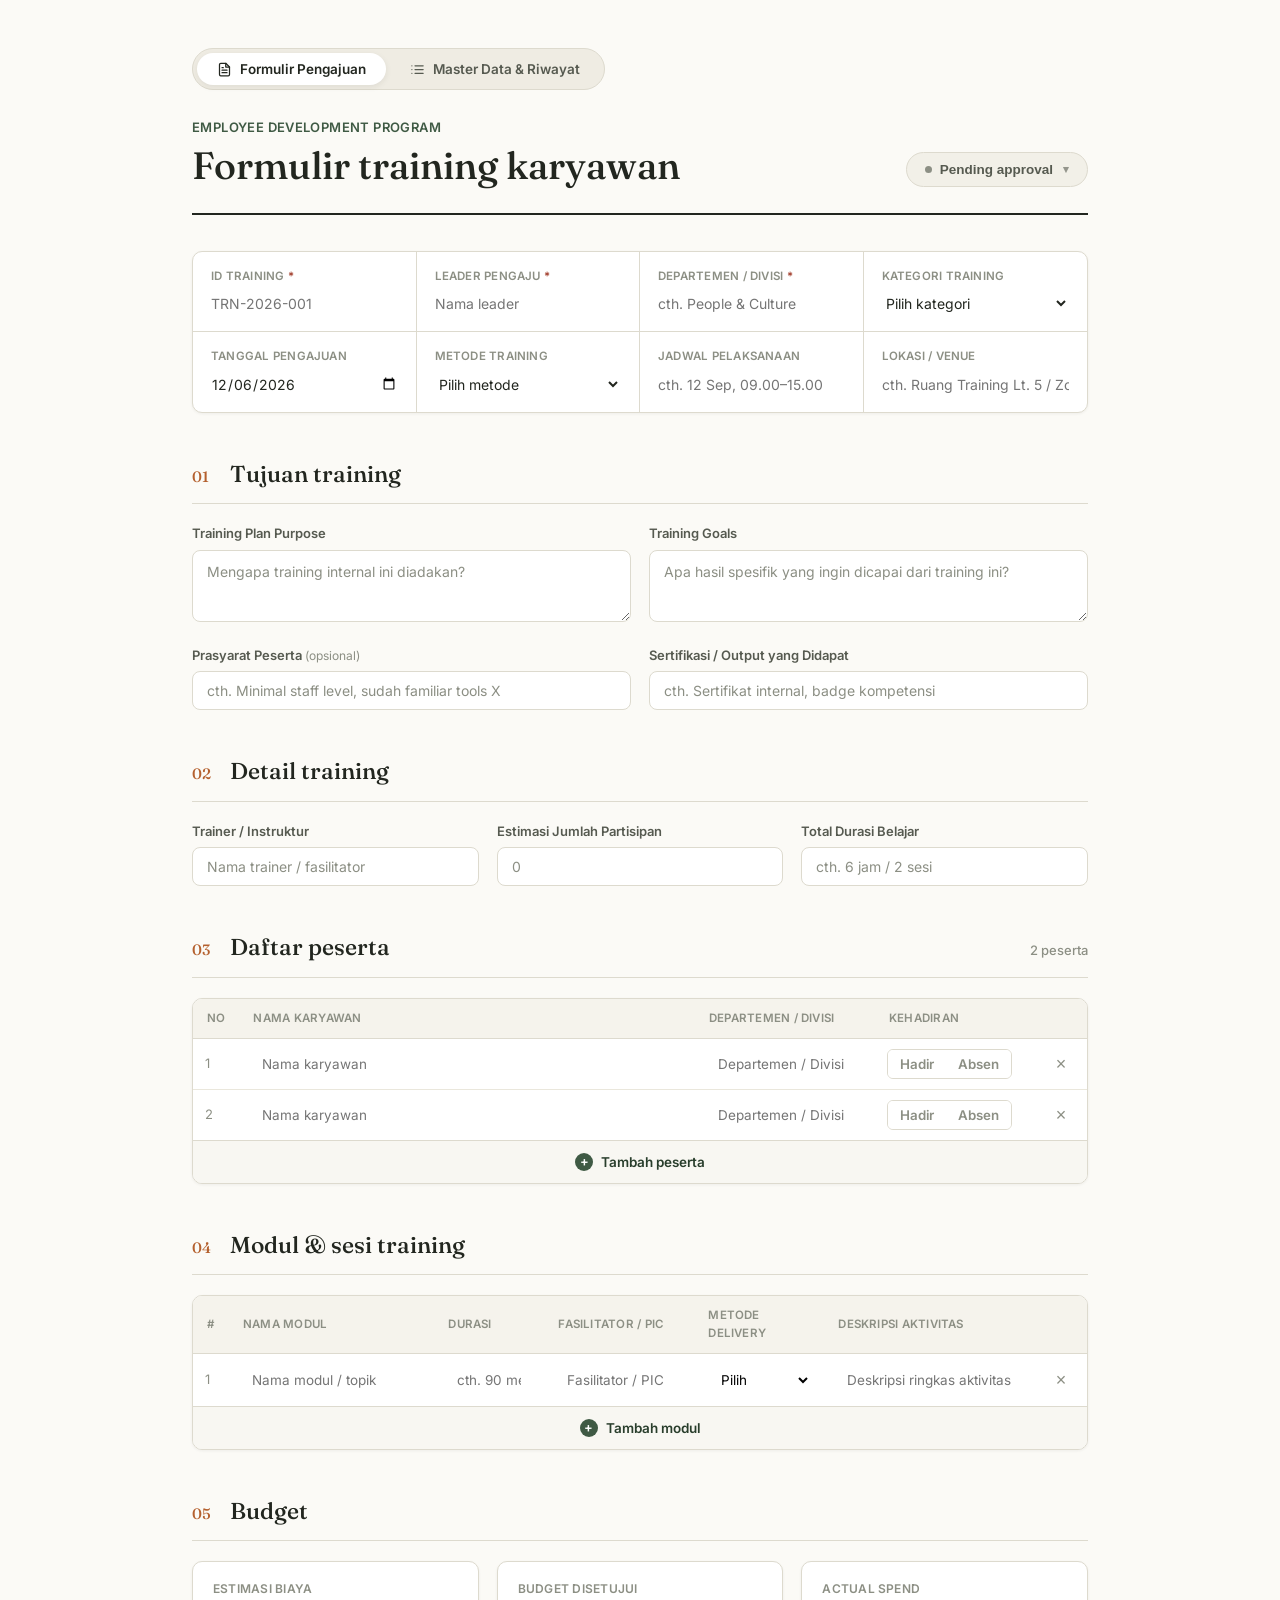
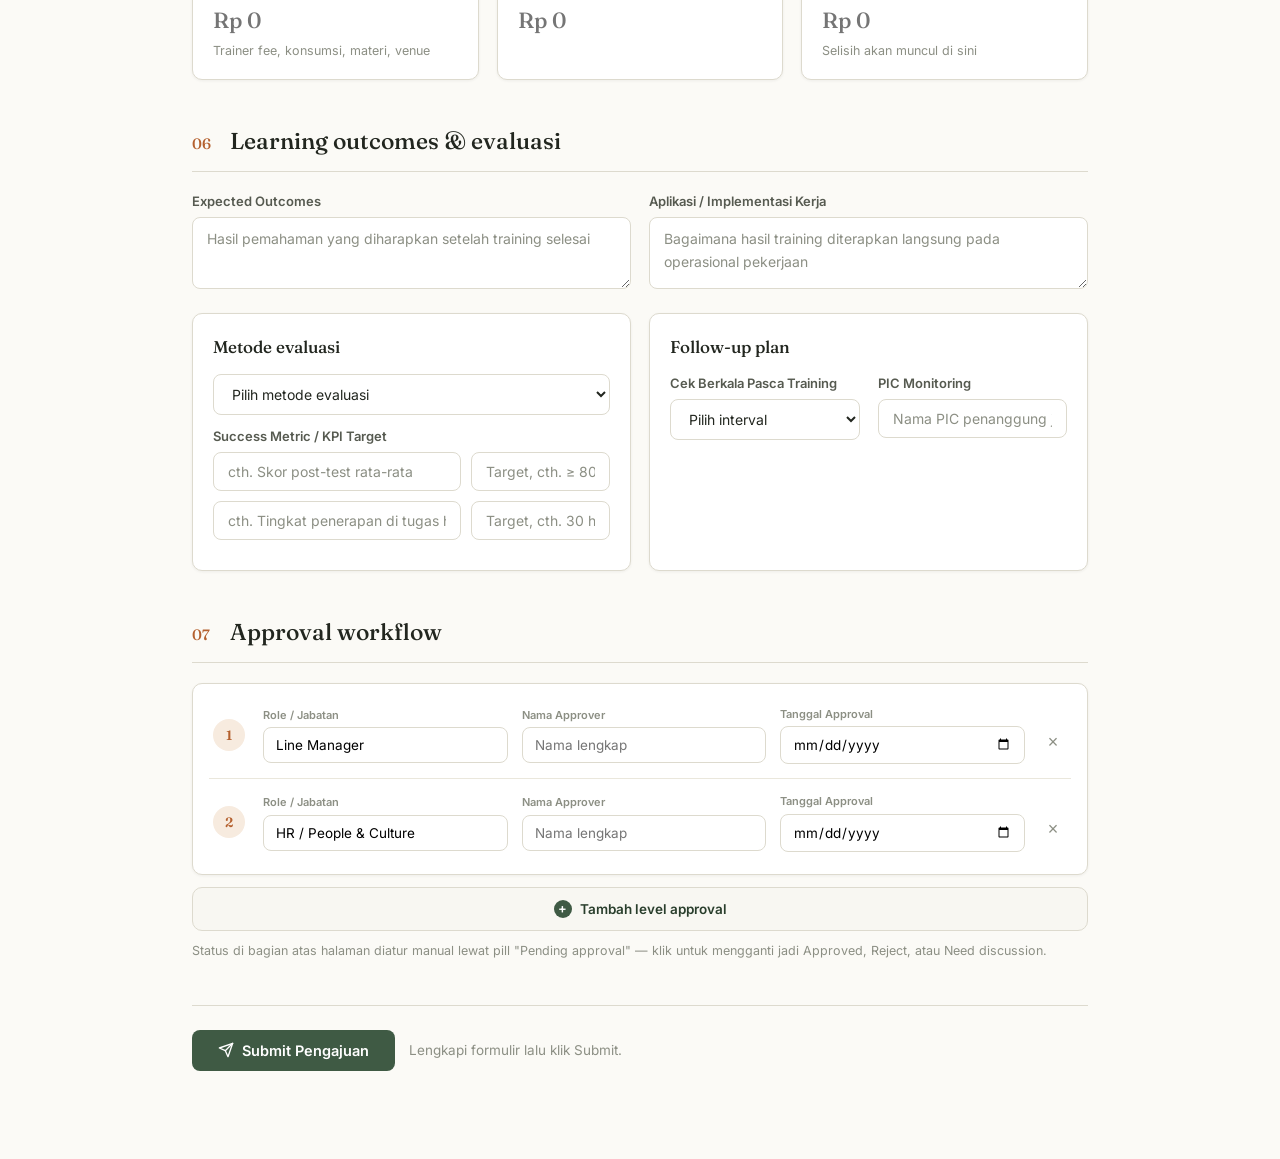
==== training_internal_plan.html @ 61f38903 "first commit" ====
<!DOCTYPE html>
<html lang="id">
<head>
  <meta charset="UTF-8">
  <meta name="viewport" content="width=device-width, initial-scale=1.0">
  <title>Formulir Training Karyawan - Internal Plan</title>
  <link rel="preconnect" href="https://fonts.googleapis.com">
  <link rel="preconnect" href="https://fonts.gstatic.com" crossorigin>
  <link href="https://fonts.googleapis.com/css2?family=Fraunces:opsz,wght@9..144,400;9..144,500;9..144,600&family=Inter:wght@400;500;600&display=swap" rel="stylesheet">
  <link rel="stylesheet" href="css/style.css">
  <script src="js/app.js" defer></script>
</head>
<body>

<div class="page">

  <!-- Top Application Navigation -->
  <header class="app-nav">
    <div class="view-tabs">
      <button type="button" id="tabForm" class="active" onclick="switchView('form')">
        <svg width="15" height="15" viewBox="0 0 24 24" fill="none" stroke="currentColor" stroke-width="2" stroke-linecap="round" stroke-linejoin="round"><path d="M14 2H6a2 2 0 0 0-2 2v16a2 2 0 0 0 2 2h12a2 2 0 0 0 2-2V8z"></path><polyline points="14 2 14 8 20 8"></polyline><line x1="16" y1="13" x2="8" y2="13"></line><line x1="16" y1="17" x2="8" y2="17"></line><polyline points="10 9 9 9 8 9"></polyline></svg>
        Formulir Pengajuan
      </button>
      <button type="button" id="tabMaster" onclick="requestAdminAccess()">
        <svg width="15" height="15" viewBox="0 0 24 24" fill="none" stroke="currentColor" stroke-width="2" stroke-linecap="round" stroke-linejoin="round"><line x1="8" y1="6" x2="21" y2="6"></line><line x1="8" y1="12" x2="21" y2="12"></line><line x1="8" y1="18" x2="21" y2="18"></line><line x1="3" y1="6" x2="3.01" y2="6"></line><line x1="3" y1="12" x2="3.01" y2="12"></line><line x1="3" y1="18" x2="3.01" y2="18"></line></svg>
        Master Data &amp; Riwayat
      </button>
    </div>
  </header>

  <!-- ================= FORM VIEW ================= -->
  <main id="formView">

    <div class="doc-header">
      <div>
        <p class="kicker">Employee Development Program</p>
        <h1 class="voice">Formulir training karyawan</h1>
      </div>
      <div class="status-wrap">
        <button type="button" class="status-pill draft" id="statusPill" onclick="toggleStatusMenu(event)">
          <span class="dot"></span><span id="statusText">Pending approval</span><span class="chev">&#9662;</span>
        </button>
        <div class="status-menu" id="statusMenu">
          <button type="button" onclick="setStatus('draft','Pending approval')"><span class="swatch draft"></span>Pending approval</button>
          <button type="button" onclick="setStatus('approved','Approved')"><span class="swatch approved"></span>Approved</button>
          <button type="button" onclick="setStatus('rejected','Reject')"><span class="swatch rejected"></span>Reject</button>
          <button type="button" onclick="setStatus('discussion','Need discussion')"><span class="swatch discussion"></span>Need discussion</button>
        </div>
      </div>
    </div>

    <!-- Meta Information Grid -->
    <div class="meta-grid">
      <div class="meta-cell">
        <label>ID Training <span style="color:var(--danger)">*</span></label>
        <input type="text" placeholder="TRN-2026-001" id="trainingId" data-field="ID training" required>
      </div>
      <div class="meta-cell">
        <label>Leader Pengaju <span style="color:var(--danger)">*</span></label>
        <input type="text" placeholder="Nama leader" id="leaderName" data-field="Leader pengaju" required>
      </div>
      <div class="meta-cell">
        <label>Departemen / Divisi <span style="color:var(--danger)">*</span></label>
        <input type="text" placeholder="cth. People &amp; Culture" id="deptName" data-field="Departemen / divisi" required>
      </div>
      <div class="meta-cell">
        <label>Kategori Training</label>
        <select id="category" data-field="Kategori training">
          <option value="">Pilih kategori</option>
          <option>Soft skill</option>
          <option>Hard skill</option>
          <option>Leadership</option>
          <option>Compliance &amp; Security</option>
        </select>
      </div>
      <div class="meta-cell">
        <label>Tanggal Pengajuan</label>
        <input type="date" id="tglPengajuan" data-field="Tanggal pengajuan">
      </div>
      <div class="meta-cell">
        <label>Metode Training</label>
        <select id="metode" data-field="Metode training">
          <option value="">Pilih metode</option>
          <option>Onsite</option>
          <option>Online</option>
          <option>Hybrid</option>
          <option>On-the-job</option>
        </select>
      </div>
      <div class="meta-cell">
        <label>Jadwal Pelaksanaan</label>
        <input type="text" placeholder="cth. 12 Sep, 09.00–15.00" id="jadwal" data-field="Tanggal &amp; jam pelaksanaan">
      </div>
      <div class="meta-cell">
        <label>Lokasi / Venue</label>
        <input type="text" placeholder="cth. Ruang Training Lt. 5 / Zoom" id="lokasi" data-field="Lokasi / venue">
      </div>
    </div>

    <!-- 01. TUJUAN TRAINING -->
    <section class="section">
      <div class="section-head">
        <span class="section-num voice">01</span>
        <h2 class="voice">Tujuan training</h2>
      </div>
      <div class="field-row cols-2">
        <div class="field">
          <label>Training Plan Purpose</label>
          <textarea placeholder="Mengapa training internal ini diadakan?" id="purpose" data-field="Training plan purpose"></textarea>
        </div>
        <div class="field">
          <label>Training Goals</label>
          <textarea placeholder="Apa hasil spesifik yang ingin dicapai dari training ini?" id="goals" data-field="Training goals"></textarea>
        </div>
      </div>
      <div class="field-row cols-2">
        <div class="field">
          <label>Prasyarat Peserta <span class="hint">(opsional)</span></label>
          <input type="text" placeholder="cth. Minimal staff level, sudah familiar tools X" id="prereq" data-field="Prasyarat peserta">
        </div>
        <div class="field">
          <label>Sertifikasi / Output yang Didapat</label>
          <input type="text" placeholder="cth. Sertifikat internal, badge kompetensi" id="certOutput" data-field="Sertifikasi / output">
        </div>
      </div>
    </section>

    <!-- 02. DETAIL TRAINING -->
    <section class="section">
      <div class="section-head">
        <span class="section-num voice">02</span>
        <h2 class="voice">Detail training</h2>
      </div>
      <div class="field-row cols-3">
        <div class="field">
          <label>Trainer / Instruktur</label>
          <input type="text" placeholder="Nama trainer / fasilitator" id="trainer" data-field="Trainer">
        </div>
        <div class="field">
          <label>Estimasi Jumlah Partisipan</label>
          <input type="number" min="0" placeholder="0" id="plannedParticipants" data-field="Jumlah partisipan (rencana)">
        </div>
        <div class="field">
          <label>Total Durasi Belajar</label>
          <input type="text" placeholder="cth. 6 jam / 2 sesi" id="totalDuration" data-field="Total durasi belajar">
        </div>
      </div>
    </section>

    <!-- 03. DAFTAR PESERTA -->
    <section class="section">
      <div class="section-head">
        <span class="section-num voice">03</span>
        <h2 class="voice">Daftar peserta</h2>
        <span class="section-sub" id="participantCount">0 peserta</span>
      </div>
      <div class="tbl-wrap">
        <table class="dyn">
          <thead>
            <tr>
              <th style="width:40px">No</th>
              <th>Nama Karyawan</th>
              <th style="width:180px">Departemen / Divisi</th>
              <th style="width:160px">Kehadiran</th>
              <th style="width:40px"></th>
            </tr>
          </thead>
          <tbody id="participantBody"></tbody>
        </table>
        <button type="button" class="add-row-btn" onclick="addParticipant()">
          <span class="plus">+</span> Tambah peserta
        </button>
      </div>
    </section>

    <!-- 04. MODUL & SESI TRAINING -->
    <section class="section">
      <div class="section-head">
        <span class="section-num voice">04</span>
        <h2 class="voice">Modul &amp; sesi training</h2>
      </div>
      <div class="tbl-wrap">
        <table class="dyn">
          <thead>
            <tr>
              <th style="width:36px">#</th>
              <th>Nama Modul</th>
              <th style="width:110px">Durasi</th>
              <th style="width:150px">Fasilitator / PIC</th>
              <th style="width:130px">Metode Delivery</th>
              <th>Deskripsi Aktivitas</th>
              <th style="width:40px"></th>
            </tr>
          </thead>
          <tbody id="moduleBody"></tbody>
        </table>
        <button type="button" class="add-row-btn" onclick="addModule()">
          <span class="plus">+</span> Tambah modul
        </button>
      </div>
    </section>

    <!-- 05. BUDGET -->
    <section class="section">
      <div class="section-head">
        <span class="section-num voice">05</span>
        <h2 class="voice">Budget</h2>
      </div>
      <div class="budget-grid">
        <div class="budget-card">
          <label>Estimasi Biaya</label>
          <input type="text" inputmode="numeric" placeholder="Rp 0" id="estBudget" data-field="Estimasi biaya" oninput="formatRupiah(this)">
          <p class="budget-variance">Trainer fee, konsumsi, materi, venue</p>
        </div>
        <div class="budget-card">
          <label>Budget Disetujui</label>
          <input type="text" inputmode="numeric" placeholder="Rp 0" id="apprBudget" data-field="Budget disetujui" oninput="formatRupiah(this)">
        </div>
        <div class="budget-card">
          <label>Actual Spend</label>
          <input type="text" inputmode="numeric" placeholder="Rp 0" id="actBudget" data-field="Actual spend" oninput="formatRupiah(this)">
          <p class="budget-variance" id="varianceText">Selisih akan muncul di sini</p>
        </div>
      </div>
    </section>

    <!-- 06. LEARNING OUTCOMES & EVALUASI -->
    <section class="section">
      <div class="section-head">
        <span class="section-num voice">06</span>
        <h2 class="voice">Learning outcomes &amp; evaluasi</h2>
      </div>
      <div class="field-row cols-2">
        <div class="field">
          <label>Expected Outcomes</label>
          <textarea placeholder="Hasil pemahaman yang diharapkan setelah training selesai" id="expectedOutcomes" data-field="Expected outcomes"></textarea>
        </div>
        <div class="field">
          <label>Aplikasi / Implementasi Kerja</label>
          <textarea placeholder="Bagaimana hasil training diterapkan langsung pada operasional pekerjaan" id="applicationImpl" data-field="Aplikasi / implementasi"></textarea>
        </div>
      </div>
      <div class="eval-grid">
        <div class="eval-card">
          <h3 class="voice">Metode evaluasi</h3>
          <div class="field" style="margin-bottom:12px;">
            <select id="evalMethod" data-field="Metode evaluasi">
              <option value="">Pilih metode evaluasi</option>
              <option>Post-test</option>
              <option>Feedback form</option>
              <option>Observasi langsung</option>
              <option>Kombinasi</option>
            </select>
          </div>
          <div class="field">
            <label>Success Metric / KPI Target</label>
            <div class="kpi-row">
              <input type="text" placeholder="cth. Skor post-test rata-rata" id="kpi1Name" data-field="KPI 1">
              <input type="text" placeholder="Target, cth. ≥ 80" id="kpi1Target" data-field="Target KPI 1">
            </div>
            <div class="kpi-row">
              <input type="text" placeholder="cth. Tingkat penerapan di tugas harian" id="kpi2Name" data-field="KPI 2">
              <input type="text" placeholder="Target, cth. 30 hari" id="kpi2Target" data-field="Target KPI 2">
            </div>
          </div>
        </div>
        <div class="eval-card">
          <h3 class="voice">Follow-up plan</h3>
          <div class="field-row cols-2" style="margin-bottom:0;">
            <div class="field">
              <label>Cek Berkala Pasca Training</label>
              <select id="followupInterval" data-field="Interval follow-up">
                <option value="">Pilih interval</option>
                <option>30 hari</option>
                <option>60 hari</option>
                <option>90 hari</option>
              </select>
            </div>
            <div class="field">
              <label>PIC Monitoring</label>
              <input type="text" placeholder="Nama PIC penanggung jawab" id="followupPIC" data-field="PIC monitoring">
            </div>
          </div>
        </div>
      </div>
    </section>

    <!-- 07. APPROVAL WORKFLOW -->
    <section class="section">
      <div class="section-head">
        <span class="section-num voice">07</span>
        <h2 class="voice">Approval workflow</h2>
      </div>
      <div class="tbl-wrap" style="padding:8px 16px;">
        <div class="approval-steps" id="approvalSteps"></div>
      </div>
      <button type="button" class="add-row-btn" style="border:1px solid var(--line);border-radius:var(--radius);margin-top:12px;" onclick="addApproval()">
        <span class="plus">+</span> Tambah level approval
      </button>
      <p class="helper-note">Status di bagian atas halaman diatur manual lewat pill "Pending approval" &mdash; klik untuk mengganti jadi Approved, Reject, atau Need discussion.</p>
    </section>

    <!-- Submit Bar -->
    <div class="submit-bar">
      <button type="button" class="btn-primary" id="submitBtn" onclick="submitPlan()">
        <svg width="16" height="16" viewBox="0 0 24 24" fill="none" stroke="currentColor" stroke-width="2" stroke-linecap="round" stroke-linejoin="round"><line x1="22" y1="2" x2="11" y2="13"></line><polygon points="22 2 15 22 11 13 2 9 22 2"></polygon></svg>
        Submit Pengajuan
      </button>
      <a class="btn-secondary" id="emailLink" href="#" style="display:none;" target="_blank">
        <svg width="15" height="15" viewBox="0 0 24 24" fill="none" stroke="currentColor" stroke-width="2" stroke-linecap="round" stroke-linejoin="round"><path d="M4 4h16c1.1 0 2 .9 2 2v12c0 1.1-.9 2-2 2H4c-1.1 0-2-.9-2-2V6c0-1.1.9-2 2-2z"></path><polyline points="22,6 12,13 2,6"></polyline></svg>
        Buka Draft Email ke TnD
      </a>
      <span class="submit-status" id="submitStatus">Lengkapi formulir lalu klik Submit.</span>
    </div>

  </main>

  <!-- ================= MASTER DATA VIEW ================= -->
  <main id="masterView" style="display:none;">
    <div class="master-toolbar">
      <div>
        <h2 class="voice">Master Data Submission</h2>
        <span class="helper-note" style="margin:0;">Riwayat pengajuan training internal yang tersimpan.</span>
      </div>
      <div style="display:flex;gap:10px;">
        <button type="button" class="btn-secondary" onclick="exportToCsv()">
          <svg width="14" height="14" viewBox="0 0 24 24" fill="none" stroke="currentColor" stroke-width="2" stroke-linecap="round" stroke-linejoin="round"><path d="M21 15v4a2 2 0 0 1-2 2H5a2 2 0 0 1-2-2v-4"></path><polyline points="7 10 12 15 17 10"></polyline><line x1="12" y1="15" x2="12" y2="3"></line></svg>
          Export CSV
        </button>
        <button type="button" class="btn-secondary" onclick="loadMasterData()">
          <svg width="14" height="14" viewBox="0 0 24 24" fill="none" stroke="currentColor" stroke-width="2" stroke-linecap="round" stroke-linejoin="round"><polyline points="23 4 23 10 17 10"></polyline><polyline points="1 20 1 14 7 14"></polyline><path d="M3.51 9a9 9 0 0 1 14.85-3.36L23 10M1 14l4.64 4.36A9 9 0 0 0 20.49 15"></path></svg>
          Refresh
        </button>
      </div>
    </div>

    <div class="master-tbl-wrap">
      <table class="master">
        <thead>
          <tr>
            <th>ID Training</th>
            <th>Leader Pengaju</th>
            <th>Departemen</th>
            <th>Kategori</th>
            <th>Status</th>
            <th>Peserta</th>
            <th>Waktu Submit</th>
          </tr>
        </thead>
        <tbody id="masterBody"></tbody>
      </table>
    </div>

    <div id="masterEmpty" class="helper-note" style="display:none;padding:24px;text-align:center;background:var(--panel);border-radius:var(--radius);border:1px dashed var(--line);">
      Belum ada submission masuk. Data akan tercatat otomatis di sini setelah formulir disubmit.
    </div>

    <div id="detailPanel"></div>
  </main>

</div>

<!-- ================= MODALS & POPUPS ================= -->

<!-- 1. Modal Konfirmasi Submit -->
<div class="modal-overlay" id="modalConfirmSubmit">
  <div class="modal-card">
    <div class="modal-header">
      <h3 class="voice">Konfirmasi Pengajuan</h3>
      <button type="button" class="modal-close" onclick="closeModal('modalConfirmSubmit')">&times;</button>
    </div>
    <div class="modal-body">
      <p>Apakah rincian formulir training di bawah ini sudah benar dan siap diajukan?</p>
      <div class="summary-box" id="confirmSummaryBox"></div>
    </div>
    <div class="modal-footer">
      <button type="button" class="btn-secondary" onclick="closeModal('modalConfirmSubmit')">Periksa Kembali</button>
      <button type="button" class="btn-primary" onclick="confirmAndExecuteSubmit()">Ya, Kirim Sekarang</button>
    </div>
  </div>
</div>

<!-- 2. Modal Sukses Submit -->
<div class="modal-overlay" id="modalSuccessSubmit">
  <div class="modal-card">
    <div class="modal-header">
      <h3 class="voice">Pengajuan Berhasil Dikirim!</h3>
      <button type="button" class="modal-close" onclick="closeModal('modalSuccessSubmit')">&times;</button>
    </div>
    <div class="modal-body">
      <div class="modal-icon-badge success">&#10003;</div>
      <p>Data training telah tersimpan dan siap diproses oleh tim terkait.</p>
      <div class="summary-box" id="successSummaryBox"></div>
    </div>
    <div class="modal-footer">
      <button type="button" class="btn-secondary" onclick="closeModal('modalSuccessSubmit'); switchView('master');">Lihat di Master Data</button>
      <a class="btn-primary" id="modalSuccessEmailLink" href="#" target="_blank" onclick="closeModal('modalSuccessSubmit')">
        Kirim Notifikasi Email
      </a>
    </div>
  </div>
</div>

<!-- 3. Modal Admin PIN -->
<div class="modal-overlay" id="modalAdminPin">
  <div class="modal-card" style="max-width:400px;">
    <div class="modal-header">
      <h3 class="voice">Akses Master Data</h3>
      <button type="button" class="modal-close" onclick="closeModal('modalAdminPin')">&times;</button>
    </div>
    <div class="modal-body">
      <div class="modal-icon-badge info">
        <svg width="24" height="24" viewBox="0 0 24 24" fill="none" stroke="currentColor" stroke-width="2" stroke-linecap="round" stroke-linejoin="round"><rect x="3" y="11" width="18" height="11" rx="2" ry="2"></rect><path d="M7 11V7a5 5 0 0 1 10 0v4"></path></svg>
      </div>
      <p>Masukkan PIN admin untuk melihat riwayat dan master data submission:</p>
      <form onsubmit="event.preventDefault(); checkAdminPin();" style="margin-top:14px;">
        <input type="password" id="adminPinInput" class="field" placeholder="PIN Admin (default: ubahpin123)" style="padding:10px 12px;border:1px solid var(--line);border-radius:8px;width:100%;font-size:14px;" autocomplete="current-password">
      </form>
    </div>
    <div class="modal-footer">
      <button type="button" class="btn-secondary" onclick="closeModal('modalAdminPin')">Batal</button>
      <button type="button" class="btn-primary" onclick="checkAdminPin()">Buka Data</button>
    </div>
  </div>
</div>

<!-- Container Toast -->
<div class="toast-container" id="toastContainer"></div>

</body>
</html>
---- css/style.css ----
:root {
  --ink: #22261F;
  --ink-soft: #565A50;
  --ink-faint: #8C8F84;
  --paper: #FBFAF6;
  --panel: #FFFFFF;
  --line: #DDDACE;
  --line-soft: #EAE7DC;
  --moss: #3F5A44;
  --moss-dark: #293E2C;
  --moss-tint: #EAF0E7;
  --clay: #B4602E;
  --clay-tint: #F7EBDF;
  --danger: #A3402F;
  --danger-tint: #F7E7E2;
  --radius-sm: 6px;
  --radius: 10px;
  --radius-lg: 16px;
  --shadow-sm: 0 1px 3px rgba(34, 38, 31, 0.06);
  --shadow: 0 8px 24px rgba(34, 38, 31, 0.08);
  --shadow-lg: 0 16px 36px rgba(34, 38, 31, 0.14);
}

* {
  box-sizing: border-box;
}

html, body {
  margin: 0;
  padding: 0;
}

body {
  background: var(--paper);
  color: var(--ink);
  font-family: 'Inter', system-ui, -apple-system, sans-serif;
  line-height: 1.5;
  -webkit-font-smoothing: antialiased;
}

.voice {
  font-family: 'Fraunces', Georgia, serif;
}

.page {
  max-width: 960px;
  margin: 0 auto;
  padding: 48px 32px 88px;
}

/* Top App Bar & Navigation */
.app-nav {
  display: flex;
  align-items: center;
  justify-content: space-between;
  margin-bottom: 28px;
  gap: 16px;
  flex-wrap: wrap;
}

.view-tabs {
  display: inline-flex;
  gap: 4px;
  background: #EFECE3;
  border-radius: 100px;
  padding: 4px;
  border: 1px solid var(--line);
}

.view-tabs button {
  border: none;
  background: none;
  padding: 8px 20px;
  border-radius: 100px;
  font-family: 'Inter', sans-serif;
  font-size: 13.5px;
  font-weight: 600;
  color: var(--ink-soft);
  cursor: pointer;
  transition: all 0.2s ease;
  display: flex;
  align-items: center;
  gap: 8px;
}

.view-tabs button:hover {
  color: var(--ink);
}

.view-tabs button.active {
  background: var(--panel);
  color: var(--ink);
  box-shadow: 0 2px 6px rgba(34, 38, 31, 0.08);
}

.nav-actions {
  display: flex;
  align-items: center;
  gap: 10px;
}

.btn-icon-link {
  background: var(--panel);
  border: 1px solid var(--line);
  color: var(--ink-soft);
  padding: 8px 14px;
  border-radius: 100px;
  font-size: 13px;
  font-weight: 500;
  cursor: pointer;
  display: inline-flex;
  align-items: center;
  gap: 6px;
  text-decoration: none;
  transition: all 0.15s ease;
}

.btn-icon-link:hover {
  background: #F5F3EC;
  color: var(--ink);
  border-color: #CECBBF;
}

/* Header */
.doc-header {
  display: flex;
  justify-content: space-between;
  align-items: flex-end;
  gap: 24px;
  padding-bottom: 26px;
  border-bottom: 2px solid var(--ink);
  margin-bottom: 36px;
}

.doc-header .kicker {
  font-size: 13px;
  color: var(--moss);
  font-weight: 600;
  letter-spacing: 0.03em;
  text-transform: uppercase;
  margin: 0 0 6px;
}

.doc-header h1 {
  font-weight: 500;
  font-size: 38px;
  line-height: 1.15;
  margin: 0;
  color: var(--ink);
}

/* Status Pill & Dropdown */
.status-wrap {
  position: relative;
}

.status-pill {
  display: inline-flex;
  align-items: center;
  gap: 8px;
  background: var(--moss-tint);
  color: var(--moss-dark);
  border: 1px solid #CEDFC9;
  padding: 9px 18px;
  border-radius: 100px;
  font-size: 13.5px;
  font-weight: 600;
  white-space: nowrap;
  cursor: pointer;
  user-select: none;
  transition: all 0.15s ease;
}

.status-pill:hover {
  filter: brightness(0.96);
  transform: translateY(-1px);
}

.status-pill .dot {
  width: 7px;
  height: 7px;
  border-radius: 50%;
  background: var(--moss);
}

.status-pill.draft {
  background: #F2F0E8;
  color: var(--ink-soft);
  border-color: var(--line);
}
.status-pill.draft .dot {
  background: var(--ink-faint);
}

.status-pill.rejected {
  background: var(--danger-tint);
  color: var(--danger);
  border-color: #EAC3B8;
}
.status-pill.rejected .dot {
  background: var(--danger);
}

.status-pill.discussion {
  background: var(--clay-tint);
  color: var(--clay);
  border-color: #EBD2B4;
}
.status-pill.discussion .dot {
  background: var(--clay);
}

.status-pill .chev {
  font-size: 11px;
  margin-left: 2px;
  opacity: 0.6;
  transition: transform 0.2s ease;
}

.status-menu {
  position: absolute;
  top: calc(100% + 8px);
  right: 0;
  background: var(--panel);
  border: 1px solid var(--line);
  border-radius: 10px;
  box-shadow: var(--shadow);
  padding: 6px;
  min-width: 200px;
  z-index: 30;
  display: none;
  animation: fadeInDown 0.18s cubic-bezier(0.16, 1, 0.3, 1);
}

.status-menu.open {
  display: block;
}

.status-menu button {
  width: 100%;
  display: flex;
  align-items: center;
  gap: 10px;
  padding: 9px 12px;
  border: none;
  background: none;
  border-radius: 7px;
  font-family: 'Inter', sans-serif;
  font-size: 13.5px;
  font-weight: 500;
  color: var(--ink);
  cursor: pointer;
  text-align: left;
  transition: background 0.12s ease;
}

.status-menu button:hover {
  background: #F5F3EC;
}

.status-menu .swatch {
  width: 9px;
  height: 9px;
  border-radius: 50%;
  flex-shrink: 0;
}
.status-menu .swatch.approved { background: var(--moss); }
.status-menu .swatch.draft { background: var(--ink-faint); }
.status-menu .swatch.rejected { background: var(--danger); }
.status-menu .swatch.discussion { background: var(--clay); }

/* Meta Grid */
.meta-grid {
  display: grid;
  grid-template-columns: repeat(4, 1fr);
  gap: 0;
  border: 1px solid var(--line);
  border-radius: var(--radius);
  overflow: hidden;
  margin-bottom: 44px;
  background: var(--panel);
  box-shadow: var(--shadow-sm);
}

.meta-cell {
  padding: 16px 18px;
  border-right: 1px solid var(--line);
  border-bottom: 1px solid var(--line);
  position: relative;
  transition: background 0.15s ease;
}

.meta-cell:focus-within {
  background: #FBFBF9;
}

.meta-cell:nth-child(4n) {
  border-right: none;
}

.meta-grid .meta-cell:nth-last-child(-n+4) {
  border-bottom: none;
}

.meta-cell label {
  display: block;
  font-size: 11.5px;
  color: var(--ink-faint);
  margin-bottom: 6px;
  font-weight: 600;
  text-transform: uppercase;
  letter-spacing: 0.02em;
}

.meta-cell input, .meta-cell select {
  width: 100%;
  border: none;
  background: transparent;
  font-family: 'Inter', sans-serif;
  font-size: 14px;
  color: var(--ink);
  padding: 0;
}

.meta-cell input:focus, .meta-cell select:focus {
  outline: none;
}

/* Sections */
.section {
  margin-bottom: 44px;
}

.section-head {
  display: flex;
  align-items: baseline;
  gap: 14px;
  margin-bottom: 20px;
  padding-bottom: 12px;
  border-bottom: 1px solid var(--line);
}

.section-num {
  font-size: 15px;
  color: var(--clay);
  font-weight: 500;
  min-width: 24px;
}

.section-head h2 {
  font-weight: 500;
  font-size: 23px;
  margin: 0;
  color: var(--ink);
}

.section-sub {
  font-size: 13px;
  color: var(--ink-faint);
  margin-left: auto;
  font-weight: 500;
}

.field-row {
  display: grid;
  gap: 18px;
  margin-bottom: 18px;
}

.cols-2 { grid-template-columns: 1fr 1fr; }
.cols-3 { grid-template-columns: 1fr 1fr 1fr; }
.cols-4 { grid-template-columns: 1fr 1fr 1fr 1fr; }

.field label {
  display: block;
  font-size: 13px;
  font-weight: 600;
  color: var(--ink-soft);
  margin-bottom: 6px;
}

.field label .req {
  color: var(--danger);
  margin-left: 2px;
}

.field .hint {
  font-weight: 400;
  color: var(--ink-faint);
  font-size: 12px;
}

.field input, .field select, .field textarea {
  width: 100%;
  border: 1px solid var(--line);
  border-radius: 8px;
  padding: 10px 14px;
  font-family: 'Inter', sans-serif;
  font-size: 14px;
  color: var(--ink);
  background: var(--panel);
  transition: border-color 0.15s, box-shadow 0.15s;
}

.field textarea {
  resize: vertical;
  min-height: 72px;
  line-height: 1.6;
}

.field input:focus, .field select:focus, .field textarea:focus {
  outline: none;
  border-color: var(--moss);
  box-shadow: 0 0 0 3px var(--moss-tint);
}

.field input.error, .field select.error, .field textarea.error {
  border-color: var(--danger) !important;
  background: #FFF9F9;
}

.field input::placeholder, .field textarea::placeholder {
  color: var(--ink-faint);
}

/* Dynamic Tables */
.tbl-wrap {
  border: 1px solid var(--line);
  border-radius: var(--radius);
  overflow: hidden;
  background: var(--panel);
  box-shadow: var(--shadow-sm);
}

table.dyn {
  width: 100%;
  border-collapse: collapse;
}

table.dyn thead th {
  text-align: left;
  font-size: 11.5px;
  font-weight: 600;
  color: var(--ink-faint);
  text-transform: uppercase;
  letter-spacing: 0.02em;
  background: #F5F3EC;
  padding: 11px 14px;
  border-bottom: 1px solid var(--line);
}

table.dyn tbody td {
  padding: 8px 12px;
  border-bottom: 1px solid var(--line-soft);
  vertical-align: middle;
}

table.dyn tbody tr:last-child td {
  border-bottom: none;
}

table.dyn input, table.dyn select {
  width: 100%;
  border: 1px solid transparent;
  border-radius: 6px;
  padding: 8px 10px;
  font-family: 'Inter', sans-serif;
  font-size: 13.5px;
  background: transparent;
  transition: all 0.15s ease;
}

table.dyn input:hover, table.dyn select:hover {
  background: #F5F3EC;
}

table.dyn input:focus, table.dyn select:focus {
  outline: none;
  background: var(--panel);
  border-color: var(--moss);
  box-shadow: 0 0 0 2px var(--moss-tint);
}

.row-remove {
  background: none;
  border: none;
  cursor: pointer;
  color: var(--ink-faint);
  width: 28px;
  height: 28px;
  border-radius: 6px;
  display: flex;
  align-items: center;
  justify-content: center;
  font-size: 18px;
  line-height: 1;
  transition: all 0.15s ease;
}

.row-remove:hover {
  background: var(--danger-tint);
  color: var(--danger);
}

.attend-toggle {
  display: inline-flex;
  border: 1px solid var(--line);
  border-radius: 6px;
  overflow: hidden;
  font-size: 12px;
}

.attend-toggle button {
  border: none;
  background: var(--panel);
  padding: 6px 12px;
  cursor: pointer;
  color: var(--ink-faint);
  font-family: 'Inter', sans-serif;
  font-weight: 600;
  transition: all 0.15s ease;
}

.attend-toggle button.active-present {
  background: var(--moss-tint);
  color: var(--moss-dark);
}

.attend-toggle button.active-absent {
  background: var(--danger-tint);
  color: var(--danger);
}

.add-row-btn {
  display: flex;
  align-items: center;
  justify-content: center;
  gap: 8px;
  width: 100%;
  padding: 12px;
  background: #F8F7F2;
  border: none;
  border-top: 1px solid var(--line);
  cursor: pointer;
  font-family: 'Inter', sans-serif;
  font-size: 13.5px;
  font-weight: 600;
  color: var(--moss-dark);
  transition: background 0.15s ease;
}

.add-row-btn:hover {
  background: var(--moss-tint);
}

.add-row-btn .plus {
  width: 18px;
  height: 18px;
  border-radius: 50%;
  background: var(--moss);
  color: #fff;
  display: flex;
  align-items: center;
  justify-content: center;
  font-size: 13px;
  line-height: 1;
}

/* Budget Summary */
.budget-grid {
  display: grid;
  grid-template-columns: 1fr 1fr 1fr;
  gap: 18px;
}

.budget-card {
  background: var(--panel);
  border: 1px solid var(--line);
  border-radius: var(--radius);
  padding: 18px 20px;
  box-shadow: var(--shadow-sm);
}

.budget-card label {
  display: block;
  font-size: 12px;
  color: var(--ink-faint);
  font-weight: 600;
  margin-bottom: 8px;
  text-transform: uppercase;
  letter-spacing: 0.02em;
}

.budget-card input {
  width: 100%;
  border: none;
  font-size: 22px;
  font-family: 'Fraunces', Georgia, serif;
  padding: 0;
  background: transparent;
  color: var(--ink);
  font-weight: 500;
}

.budget-card input:focus {
  outline: none;
}

.budget-variance {
  font-size: 12.5px;
  margin: 8px 0 0;
  color: var(--ink-faint);
}

/* Evaluation Cards */
.eval-grid {
  display: grid;
  grid-template-columns: 1fr 1fr;
  gap: 18px;
}

.eval-card {
  background: var(--panel);
  border: 1px solid var(--line);
  border-radius: var(--radius);
  padding: 20px;
  box-shadow: var(--shadow-sm);
}

.eval-card h3 {
  font-weight: 500;
  font-size: 17px;
  margin: 0 0 14px;
  color: var(--ink);
}

.kpi-row {
  display: flex;
  gap: 10px;
  margin-bottom: 10px;
  align-items: center;
}

.kpi-row input:first-child { flex: 2; }
.kpi-row input:last-child { flex: 1; }

/* Approval Workflow */
.approval-steps {
  display: flex;
  flex-direction: column;
  gap: 0;
}

.approval-step {
  display: grid;
  grid-template-columns: 36px 1fr 1fr 1fr auto;
  gap: 14px;
  align-items: center;
  padding: 14px 4px;
  border-bottom: 1px solid var(--line-soft);
}

.approval-step:last-child {
  border-bottom: none;
}

.step-badge {
  width: 32px;
  height: 32px;
  border-radius: 50%;
  background: var(--clay-tint);
  color: var(--clay);
  display: flex;
  align-items: center;
  justify-content: center;
  font-size: 13.5px;
  font-weight: 600;
}

.approval-step input {
  border: 1px solid var(--line);
  border-radius: 8px;
  padding: 9px 12px;
  font-size: 13.5px;
  font-family: 'Inter', sans-serif;
  width: 100%;
  background: var(--panel);
}

.approval-step input:focus {
  outline: none;
  border-color: var(--moss);
  box-shadow: 0 0 0 3px var(--moss-tint);
}

.approval-step .field-label {
  font-size: 11px;
  color: var(--ink-faint);
  font-weight: 600;
  display: block;
  margin-bottom: 4px;
}

.helper-note {
  font-size: 12.5px;
  color: var(--ink-faint);
  margin-top: 10px;
  line-height: 1.6;
}

/* Submit Bar */
.submit-bar {
  display: flex;
  align-items: center;
  gap: 14px;
  padding-top: 24px;
  border-top: 1px solid var(--line);
  margin-top: 36px;
  flex-wrap: wrap;
}

.btn-primary {
  background: var(--moss);
  color: #fff;
  border: none;
  padding: 12px 26px;
  border-radius: 8px;
  font-family: 'Inter', sans-serif;
  font-size: 14.5px;
  font-weight: 600;
  cursor: pointer;
  transition: all 0.15s ease;
  display: inline-flex;
  align-items: center;
  gap: 8px;
}

.btn-primary:hover {
  background: var(--moss-dark);
  transform: translateY(-1px);
}

.btn-primary:disabled {
  opacity: 0.6;
  cursor: not-allowed;
  transform: none;
}

.btn-secondary {
  background: var(--panel);
  border: 1px solid var(--line);
  color: var(--ink);
  padding: 10px 18px;
  border-radius: 8px;
  font-family: 'Inter', sans-serif;
  font-size: 13.5px;
  font-weight: 600;
  cursor: pointer;
  transition: all 0.15s ease;
  text-decoration: none;
  display: inline-flex;
  align-items: center;
  gap: 8px;
}

.btn-secondary:hover {
  background: #F5F3EC;
  border-color: #CDC9BD;
}

.btn-danger {
  background: #FFF0ED;
  border: 1px solid #F5C6BE;
  color: var(--danger);
  padding: 9px 16px;
  border-radius: 8px;
  font-family: 'Inter', sans-serif;
  font-size: 13px;
  font-weight: 600;
  cursor: pointer;
  transition: all 0.15s ease;
}

.btn-danger:hover {
  background: var(--danger);
  color: #fff;
}

.submit-status {
  font-size: 13.5px;
  color: var(--ink-faint);
}

/* Master Data View */
.master-toolbar {
  display: flex;
  align-items: center;
  justify-content: space-between;
  margin-bottom: 22px;
  gap: 16px;
  flex-wrap: wrap;
}

.master-toolbar h2 {
  font-weight: 500;
  font-size: 26px;
  margin: 0;
}

.master-tbl-wrap {
  border: 1px solid var(--line);
  border-radius: var(--radius);
  overflow-x: auto;
  background: var(--panel);
  margin-bottom: 24px;
  box-shadow: var(--shadow-sm);
}

table.master {
  width: 100%;
  border-collapse: collapse;
  min-width: 680px;
}

table.master thead th {
  text-align: left;
  font-size: 11.5px;
  font-weight: 600;
  color: var(--ink-faint);
  background: #F5F3EC;
  padding: 12px 14px;
  border-bottom: 1px solid var(--line);
  text-transform: uppercase;
  letter-spacing: 0.02em;
}

table.master tbody td {
  padding: 12px 14px;
  border-bottom: 1px solid var(--line-soft);
  font-size: 13.5px;
}

table.master tbody tr:last-child td {
  border-bottom: none;
}

table.master tbody tr {
  cursor: pointer;
  transition: background 0.12s ease;
}

table.master tbody tr:hover {
  background: #FAF9F4;
}

.mini-pill {
  display: inline-flex;
  align-items: center;
  gap: 6px;
  padding: 4px 10px;
  border-radius: 100px;
  font-size: 12px;
  font-weight: 600;
}

.mini-pill .dot {
  width: 6px;
  height: 6px;
  border-radius: 50%;
}

.mini-pill.approved { background: var(--moss-tint); color: var(--moss-dark); }
.mini-pill.approved .dot { background: var(--moss); }
.mini-pill.draft { background: #F2F0E8; color: var(--ink-soft); }
.mini-pill.draft .dot { background: var(--ink-faint); }
.mini-pill.rejected { background: var(--danger-tint); color: var(--danger); }
.mini-pill.rejected .dot { background: var(--danger); }
.mini-pill.discussion { background: var(--clay-tint); color: var(--clay); }
.mini-pill.discussion .dot { background: var(--clay); }

.detail-panel {
  background: var(--panel);
  border: 1px solid var(--line);
  border-radius: var(--radius);
  padding: 24px;
  box-shadow: var(--shadow-sm);
  margin-top: 20px;
  animation: fadeIn 0.2s ease;
}

.detail-panel h3 {
  font-weight: 500;
  font-size: 20px;
  margin: 0 0 18px;
}

.detail-grid {
  display: grid;
  grid-template-columns: 1fr 1fr;
  gap: 14px 24px;
  margin-bottom: 20px;
}

.detail-item label {
  display: block;
  font-size: 11.5px;
  color: var(--ink-faint);
  font-weight: 600;
  margin-bottom: 3px;
  text-transform: uppercase;
}

.detail-item div {
  font-size: 14px;
  color: var(--ink);
  font-weight: 500;
}

.detail-sub {
  font-size: 13.5px;
  font-weight: 600;
  color: var(--ink-soft);
  margin: 18px 0 8px;
  padding-top: 14px;
  border-top: 1px solid var(--line-soft);
}

.detail-list {
  font-size: 13.5px;
  color: var(--ink);
  line-height: 1.8;
}

/* =========================================
   MODALS & POPUPS SYSTEM
   ========================================= */
.modal-overlay {
  position: fixed;
  top: 0;
  left: 0;
  right: 0;
  bottom: 0;
  background: rgba(26, 29, 23, 0.45);
  backdrop-filter: blur(4px);
  -webkit-backdrop-filter: blur(4px);
  display: flex;
  align-items: center;
  justify-content: center;
  z-index: 999;
  padding: 20px;
  opacity: 0;
  pointer-events: none;
  transition: opacity 0.2s ease;
}

.modal-overlay.active {
  opacity: 1;
  pointer-events: auto;
}

.modal-card {
  background: var(--panel);
  border-radius: var(--radius-lg);
  max-width: 520px;
  width: 100%;
  padding: 28px;
  box-shadow: var(--shadow-lg);
  transform: scale(0.95);
  transition: transform 0.22s cubic-bezier(0.16, 1, 0.3, 1);
  border: 1px solid var(--line);
}

.modal-overlay.active .modal-card {
  transform: scale(1);
}

.modal-header {
  display: flex;
  align-items: center;
  justify-content: space-between;
  margin-bottom: 18px;
}

.modal-header h3 {
  margin: 0;
  font-size: 20px;
  font-weight: 500;
}

.modal-close {
  background: none;
  border: none;
  font-size: 22px;
  color: var(--ink-faint);
  cursor: pointer;
  padding: 4px;
  line-height: 1;
  border-radius: 6px;
  transition: color 0.15s ease;
}

.modal-close:hover {
  color: var(--ink);
}

.modal-body {
  font-size: 14px;
  color: var(--ink-soft);
  line-height: 1.6;
  margin-bottom: 24px;
}

.modal-body .summary-box {
  background: #F8F7F2;
  border: 1px solid var(--line-soft);
  border-radius: 8px;
  padding: 14px 16px;
  margin-top: 14px;
  font-size: 13px;
  color: var(--ink);
}

.modal-body .summary-box div {
  margin-bottom: 6px;
}
.modal-body .summary-box div:last-child {
  margin-bottom: 0;
}

.modal-icon-badge {
  width: 48px;
  height: 48px;
  border-radius: 50%;
  display: flex;
  align-items: center;
  justify-content: center;
  font-size: 24px;
  margin-bottom: 14px;
}

.modal-icon-badge.success {
  background: var(--moss-tint);
  color: var(--moss);
}

.modal-icon-badge.info {
  background: #EEF2F6;
  color: #1E3A8A;
}

.modal-icon-badge.warning {
  background: var(--clay-tint);
  color: var(--clay);
}

.modal-footer {
  display: flex;
  justify-content: flex-end;
  gap: 12px;
}

/* Toast Notifications */
.toast-container {
  position: fixed;
  bottom: 24px;
  right: 24px;
  display: flex;
  flex-direction: column;
  gap: 10px;
  z-index: 1000;
  pointer-events: none;
}

.toast {
  background: var(--ink);
  color: #fff;
  padding: 12px 18px;
  border-radius: 8px;
  font-size: 13.5px;
  box-shadow: var(--shadow);
  display: flex;
  align-items: center;
  gap: 10px;
  min-width: 260px;
  max-width: 400px;
  animation: slideInRight 0.25s cubic-bezier(0.16, 1, 0.3, 1);
  pointer-events: auto;
  transition: opacity 0.2s ease, transform 0.2s ease;
}

.toast.toast-success {
  background: var(--moss-dark);
  border-left: 4px solid #68D391;
}

.toast.toast-error {
  background: #7B1D1D;
  border-left: 4px solid #FEB2B2;
}

.toast.toast-info {
  background: #1E293B;
  border-left: 4px solid #93C5FD;
}

/* Spinner */
.spinner {
  width: 16px;
  height: 16px;
  border: 2px solid rgba(255, 255, 255, 0.3);
  border-top-color: #fff;
  border-radius: 50%;
  animation: spin 0.6s linear infinite;
  display: inline-block;
}

/* Animations */
@keyframes fadeIn {
  from { opacity: 0; }
  to { opacity: 1; }
}

@keyframes fadeInDown {
  from { opacity: 0; transform: translateY(-8px); }
  to { opacity: 1; transform: translateY(0); }
}

@keyframes slideInRight {
  from { opacity: 0; transform: translateX(20px); }
  to { opacity: 1; transform: translateX(0); }
}

@keyframes spin {
  to { transform: rotate(360deg); }
}

/* Responsive & Print Styles */
@media print {
  .add-row-btn, .row-remove, .view-tabs, .submit-bar, .app-nav, .modal-overlay, .toast-container {
    display: none !important;
  }
  body {
    background: #fff;
  }
  .page {
    padding: 0;
  }
  .tbl-wrap, .meta-grid, .budget-card, .eval-card {
    box-shadow: none;
  }
}

@media (max-width: 768px) {
  .page {
    padding: 24px 16px 64px;
  }
  .doc-header {
    flex-direction: column;
    align-items: flex-start;
    gap: 16px;
  }
  .doc-header h1 {
    font-size: 28px;
  }
  .meta-grid {
    grid-template-columns: 1fr 1fr;
  }
  .meta-cell:nth-child(2n) {
    border-right: none;
  }
  .meta-cell:nth-child(4n) {
    border-right: none;
  }
  .field-row.cols-2, .field-row.cols-3, .field-row.cols-4 {
    grid-template-columns: 1fr;
  }
  .budget-grid {
    grid-template-columns: 1fr;
  }
  .eval-grid {
    grid-template-columns: 1fr;
  }
  .approval-step {
    grid-template-columns: 1fr;
  }
  .step-badge {
    margin-bottom: 2px;
  }
  .app-nav {
    flex-direction: column;
    align-items: flex-start;
  }
}
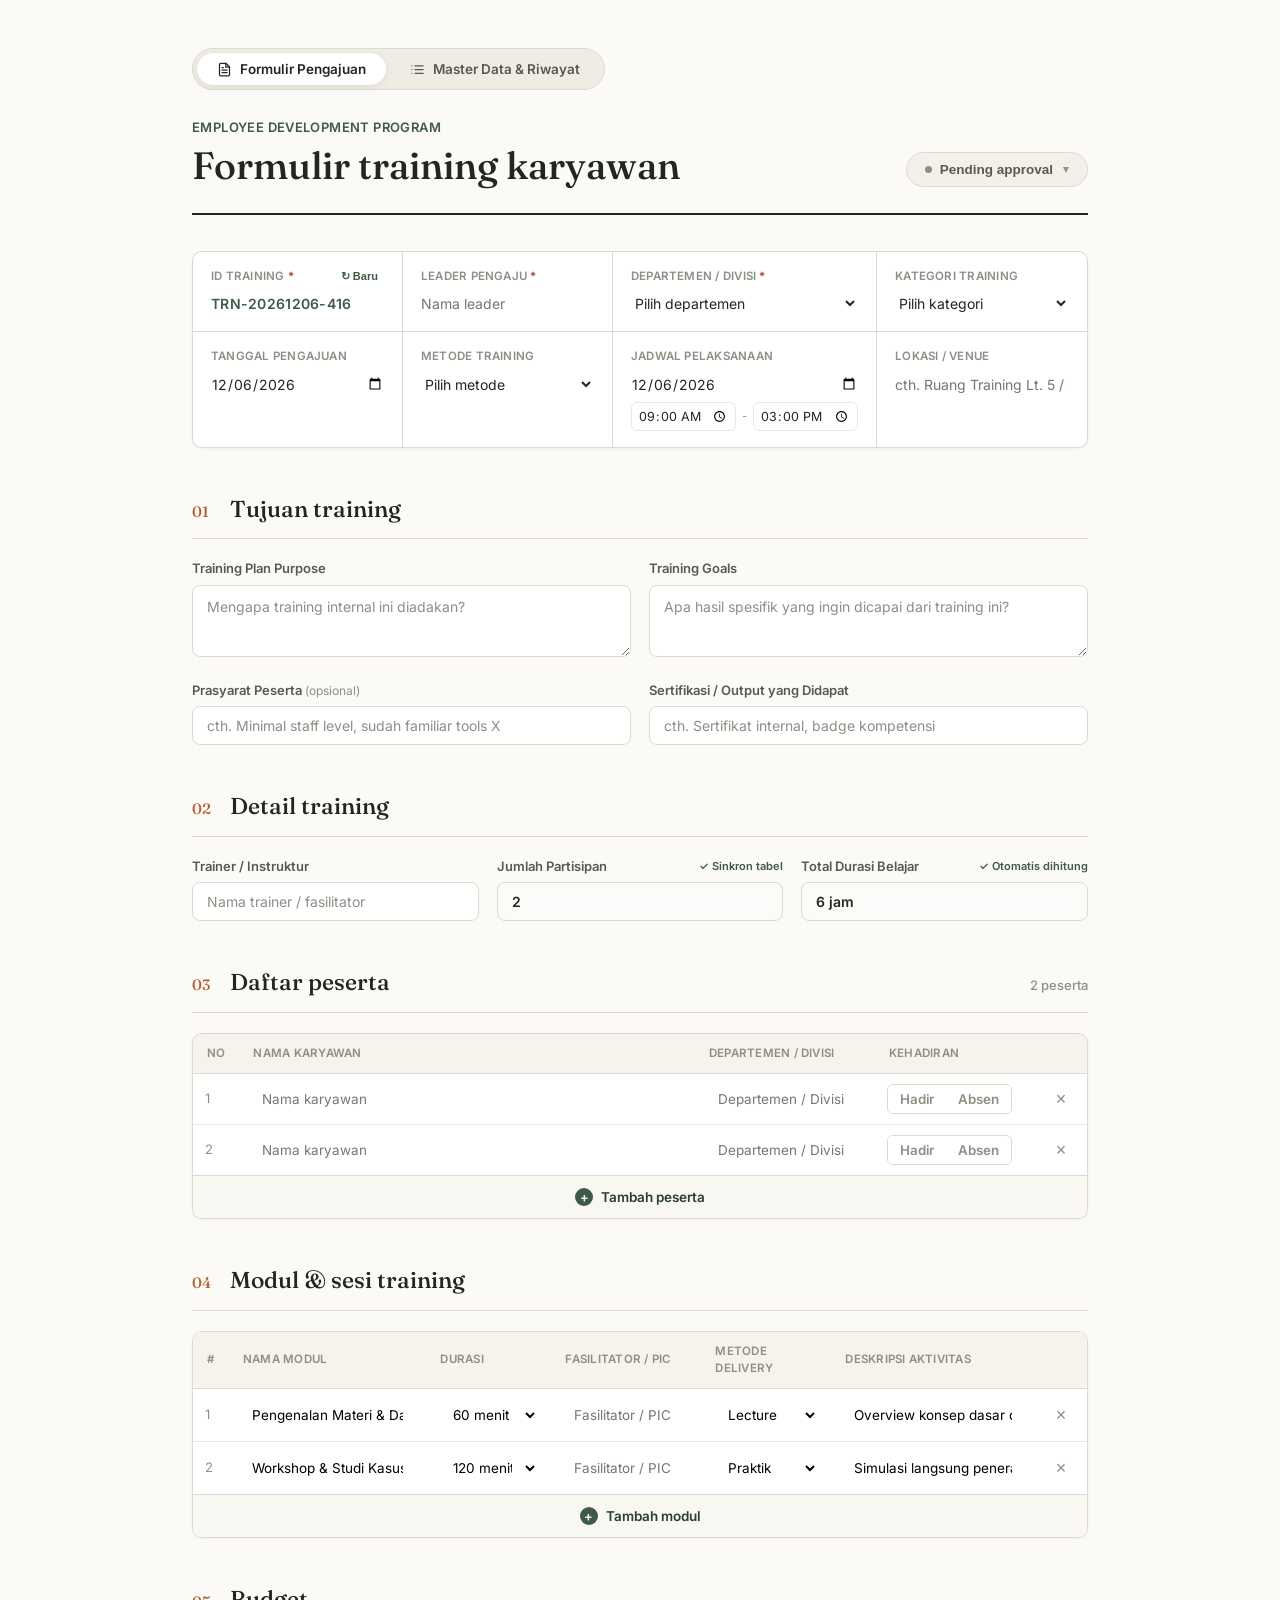
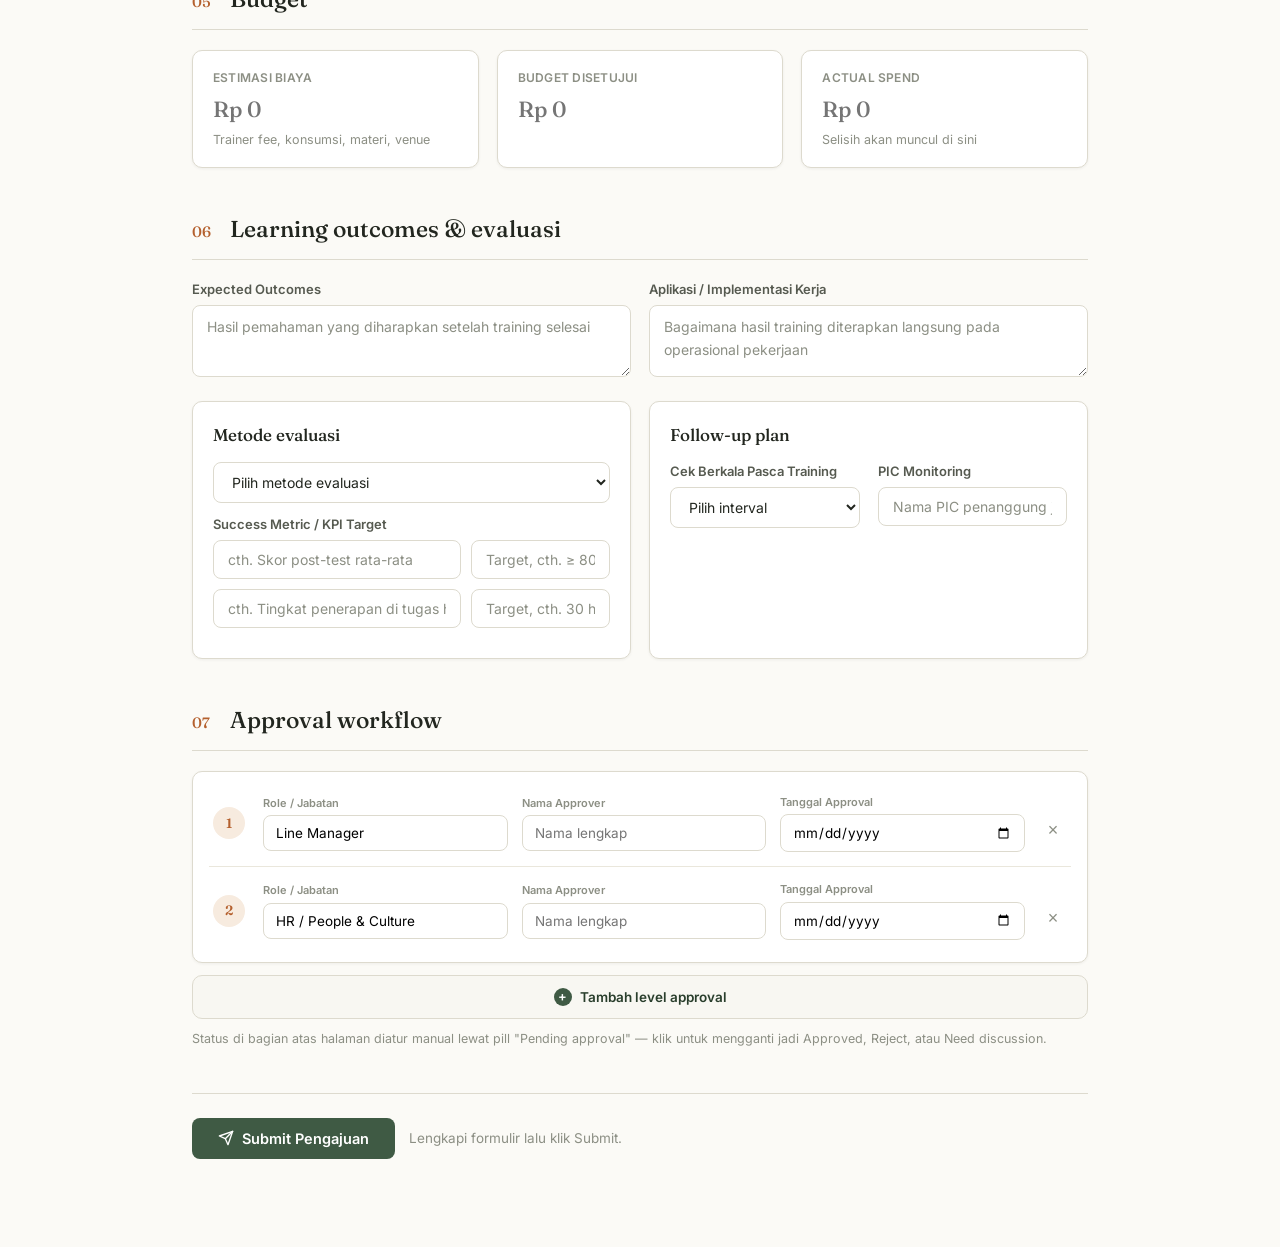
==== commit 74e5e891: "update form" ====
--- a/training_internal_plan.html
+++ b/training_internal_plan.html
@@ -52,8 +52,11 @@
     <!-- Meta Information Grid -->
     <div class="meta-grid">
       <div class="meta-cell">
-        <label>ID Training <span style="color:var(--danger)">*</span></label>
-        <input type="text" placeholder="TRN-2026-001" id="trainingId" data-field="ID training" required>
+        <div style="display:flex;justify-content:space-between;align-items:center;margin-bottom:6px;">
+          <label style="margin-bottom:0;">ID Training <span style="color:var(--danger)">*</span></label>
+          <button type="button" class="btn-text-action" onclick="generateNewTrainingId()" title="Buat ID baru">&#8635; Baru</button>
+        </div>
+        <input type="text" placeholder="TRN-2026-001" id="trainingId" data-field="ID training" readonly style="font-weight:600;color:var(--moss);letter-spacing:0.02em;" required>
       </div>
       <div class="meta-cell">
         <label>Leader Pengaju <span style="color:var(--danger)">*</span></label>
@@ -61,7 +64,20 @@
       </div>
       <div class="meta-cell">
         <label>Departemen / Divisi <span style="color:var(--danger)">*</span></label>
-        <input type="text" placeholder="cth. People &amp; Culture" id="deptName" data-field="Departemen / divisi" required>
+        <select id="deptName" data-field="Departemen / divisi" onchange="handleDeptChange(this)" required>
+          <option value="">Pilih departemen</option>
+          <option value="People & Culture (HR)">People &amp; Culture (HR)</option>
+          <option value="Technology & IT">Technology &amp; IT</option>
+          <option value="Finance & Accounting">Finance &amp; Accounting</option>
+          <option value="Sales & Business Development">Sales &amp; Business Development</option>
+          <option value="Marketing & Communications">Marketing &amp; Communications</option>
+          <option value="Operations & Supply Chain">Operations &amp; Supply Chain</option>
+          <option value="Product & Design">Product &amp; Design</option>
+          <option value="Customer Support">Customer Support</option>
+          <option value="Legal & General Affair">Legal &amp; General Affair</option>
+          <option value="custom">Lainnya (Ketik manual)...</option>
+        </select>
+        <input type="text" id="customDeptInput" placeholder="Ketik nama divisi..." style="display:none;margin-top:6px;border-bottom:1px solid var(--line);font-size:13px;padding:4px 0;">
       </div>
       <div class="meta-cell">
         <label>Kategori Training</label>
@@ -89,7 +105,13 @@
       </div>
       <div class="meta-cell">
         <label>Jadwal Pelaksanaan</label>
-        <input type="text" placeholder="cth. 12 Sep, 09.00–15.00" id="jadwal" data-field="Tanggal &amp; jam pelaksanaan">
+        <input type="date" id="tglPelaksanaan" onchange="calculateScheduleAndDuration()" style="margin-bottom:4px;">
+        <div class="time-range-group">
+          <input type="time" id="jamMulai" value="09:00" onchange="calculateScheduleAndDuration()" title="Jam Mulai">
+          <span style="font-size:11px;color:var(--ink-faint);">-</span>
+          <input type="time" id="jamSelesai" value="15:00" onchange="calculateScheduleAndDuration()" title="Jam Selesai">
+        </div>
+        <input type="hidden" id="jadwal" data-field="Tanggal &amp; jam pelaksanaan">
       </div>
       <div class="meta-cell">
         <label>Lokasi / Venue</label>
@@ -137,12 +159,18 @@
           <input type="text" placeholder="Nama trainer / fasilitator" id="trainer" data-field="Trainer">
         </div>
         <div class="field">
-          <label>Estimasi Jumlah Partisipan</label>
-          <input type="number" min="0" placeholder="0" id="plannedParticipants" data-field="Jumlah partisipan (rencana)">
-        </div>
-        <div class="field">
-          <label>Total Durasi Belajar</label>
-          <input type="text" placeholder="cth. 6 jam / 2 sesi" id="totalDuration" data-field="Total durasi belajar">
+          <div style="display:flex;justify-content:space-between;align-items:center;margin-bottom:6px;">
+            <label style="margin-bottom:0;">Jumlah Partisipan</label>
+            <span style="font-size:11px;color:var(--moss);font-weight:600;">&#10003; Sinkron tabel</span>
+          </div>
+          <input type="number" min="0" placeholder="0" id="plannedParticipants" data-field="Jumlah partisipan (rencana)" readonly style="background:#FBFBF9;font-weight:600;color:var(--ink);">
+        </div>
+        <div class="field">
+          <div style="display:flex;justify-content:space-between;align-items:center;margin-bottom:6px;">
+            <label style="margin-bottom:0;">Total Durasi Belajar</label>
+            <span style="font-size:11px;color:var(--moss);font-weight:600;">&#10003; Otomatis dihitung</span>
+          </div>
+          <input type="text" id="totalDuration" data-field="Total durasi belajar" readonly style="background:#FBFBF9;font-weight:600;color:var(--ink);">
         </div>
       </div>
     </section>
--- a/css/style.css
+++ b/css/style.css
@@ -326,6 +326,47 @@
   outline: none;
 }
 
+.btn-text-action {
+  background: none;
+  border: none;
+  color: var(--moss);
+  font-size: 11px;
+  font-weight: 600;
+  cursor: pointer;
+  padding: 1px 6px;
+  border-radius: 4px;
+  transition: all 0.15s ease;
+  display: inline-flex;
+  align-items: center;
+  gap: 3px;
+}
+
+.btn-text-action:hover {
+  background: var(--moss-tint);
+  color: var(--moss-dark);
+}
+
+.time-range-group {
+  display: flex;
+  align-items: center;
+  gap: 6px;
+  margin-top: 4px;
+}
+
+.time-range-group input[type="time"] {
+  width: auto;
+  flex: 1;
+  border: 1px solid var(--line-soft);
+  border-radius: 6px;
+  padding: 4px 6px;
+  font-size: 12.5px;
+  background: var(--panel);
+}
+
+.time-range-group input[type="time"]:focus {
+  border-color: var(--moss);
+}
+
 /* Sections */
 .section {
   margin-bottom: 44px;
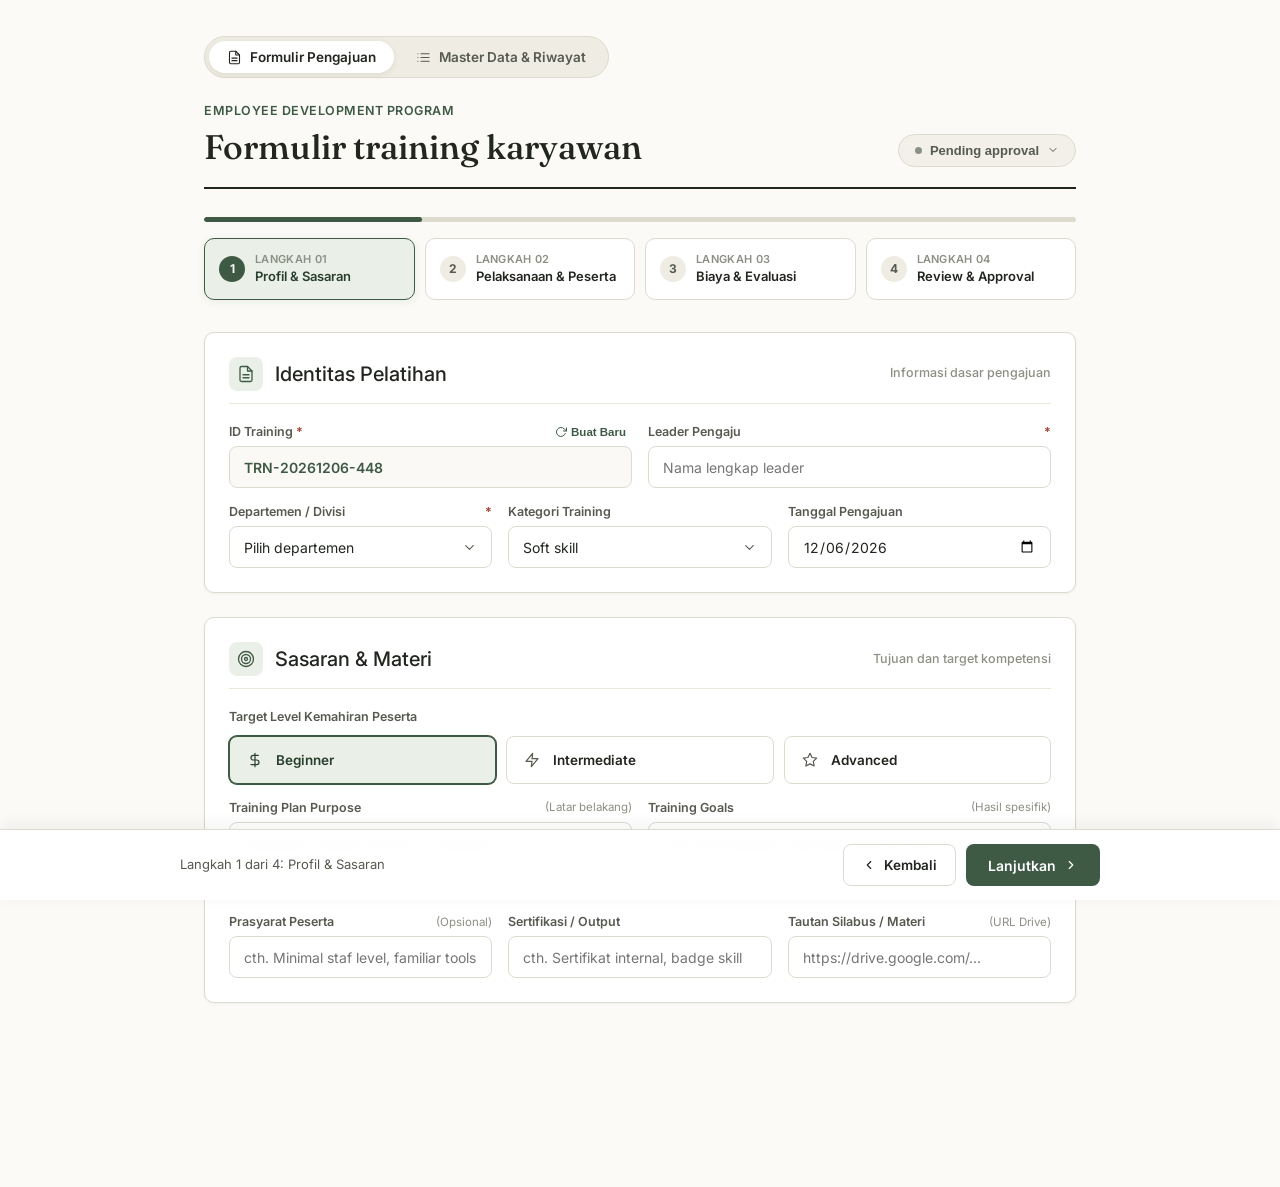
==== commit 14e1e8f0: "improve design" ====
--- a/training_internal_plan.html
+++ b/training_internal_plan.html
@@ -18,11 +18,11 @@
   <header class="app-nav">
     <div class="view-tabs">
       <button type="button" id="tabForm" class="active" onclick="switchView('form')">
-        <svg width="15" height="15" viewBox="0 0 24 24" fill="none" stroke="currentColor" stroke-width="2" stroke-linecap="round" stroke-linejoin="round"><path d="M14 2H6a2 2 0 0 0-2 2v16a2 2 0 0 0 2 2h12a2 2 0 0 0 2-2V8z"></path><polyline points="14 2 14 8 20 8"></polyline><line x1="16" y1="13" x2="8" y2="13"></line><line x1="16" y1="17" x2="8" y2="17"></line><polyline points="10 9 9 9 8 9"></polyline></svg>
+        <svg width="15" height="15" viewBox="0 0 24 24" fill="none" stroke="currentColor" stroke-width="1.75" stroke-linecap="round" stroke-linejoin="round"><path d="M14 2H6a2 2 0 0 0-2 2v16a2 2 0 0 0 2 2h12a2 2 0 0 0 2-2V8z"></path><polyline points="14 2 14 8 20 8"></polyline><line x1="16" y1="13" x2="8" y2="13"></line><line x1="16" y1="17" x2="8" y2="17"></line></svg>
         Formulir Pengajuan
       </button>
       <button type="button" id="tabMaster" onclick="requestAdminAccess()">
-        <svg width="15" height="15" viewBox="0 0 24 24" fill="none" stroke="currentColor" stroke-width="2" stroke-linecap="round" stroke-linejoin="round"><line x1="8" y1="6" x2="21" y2="6"></line><line x1="8" y1="12" x2="21" y2="12"></line><line x1="8" y1="18" x2="21" y2="18"></line><line x1="3" y1="6" x2="3.01" y2="6"></line><line x1="3" y1="12" x2="3.01" y2="12"></line><line x1="3" y1="18" x2="3.01" y2="18"></line></svg>
+        <svg width="15" height="15" viewBox="0 0 24 24" fill="none" stroke="currentColor" stroke-width="1.75" stroke-linecap="round" stroke-linejoin="round"><line x1="8" y1="6" x2="21" y2="6"></line><line x1="8" y1="12" x2="21" y2="12"></line><line x1="8" y1="18" x2="21" y2="18"></line><line x1="3" y1="6" x2="3.01" y2="6"></line><line x1="3" y1="12" x2="3.01" y2="12"></line><line x1="3" y1="18" x2="3.01" y2="18"></line></svg>
         Master Data &amp; Riwayat
       </button>
     </div>
@@ -38,7 +38,8 @@
       </div>
       <div class="status-wrap">
         <button type="button" class="status-pill draft" id="statusPill" onclick="toggleStatusMenu(event)">
-          <span class="dot"></span><span id="statusText">Pending approval</span><span class="chev">&#9662;</span>
+          <span class="dot"></span><span id="statusText">Pending approval</span>
+          <svg width="12" height="12" viewBox="0 0 24 24" fill="none" stroke="currentColor" stroke-width="2" stroke-linecap="round" stroke-linejoin="round"><polyline points="6 9 12 15 18 9"></polyline></svg>
         </button>
         <div class="status-menu" id="statusMenu">
           <button type="button" onclick="setStatus('draft','Pending approval')"><span class="swatch draft"></span>Pending approval</button>
@@ -49,296 +50,525 @@
       </div>
     </div>
 
-    <!-- Meta Information Grid -->
-    <div class="meta-grid">
-      <div class="meta-cell">
-        <div style="display:flex;justify-content:space-between;align-items:center;margin-bottom:6px;">
-          <label style="margin-bottom:0;">ID Training <span style="color:var(--danger)">*</span></label>
-          <button type="button" class="btn-text-action" onclick="generateNewTrainingId()" title="Buat ID baru">&#8635; Baru</button>
-        </div>
-        <input type="text" placeholder="TRN-2026-001" id="trainingId" data-field="ID training" readonly style="font-weight:600;color:var(--moss);letter-spacing:0.02em;" required>
-      </div>
-      <div class="meta-cell">
-        <label>Leader Pengaju <span style="color:var(--danger)">*</span></label>
-        <input type="text" placeholder="Nama leader" id="leaderName" data-field="Leader pengaju" required>
-      </div>
-      <div class="meta-cell">
-        <label>Departemen / Divisi <span style="color:var(--danger)">*</span></label>
-        <select id="deptName" data-field="Departemen / divisi" onchange="handleDeptChange(this)" required>
-          <option value="">Pilih departemen</option>
-          <option value="People & Culture (HR)">People &amp; Culture (HR)</option>
-          <option value="Technology & IT">Technology &amp; IT</option>
-          <option value="Finance & Accounting">Finance &amp; Accounting</option>
-          <option value="Sales & Business Development">Sales &amp; Business Development</option>
-          <option value="Marketing & Communications">Marketing &amp; Communications</option>
-          <option value="Operations & Supply Chain">Operations &amp; Supply Chain</option>
-          <option value="Product & Design">Product &amp; Design</option>
-          <option value="Customer Support">Customer Support</option>
-          <option value="Legal & General Affair">Legal &amp; General Affair</option>
-          <option value="custom">Lainnya (Ketik manual)...</option>
-        </select>
-        <input type="text" id="customDeptInput" placeholder="Ketik nama divisi..." style="display:none;margin-top:6px;border-bottom:1px solid var(--line);font-size:13px;padding:4px 0;">
-      </div>
-      <div class="meta-cell">
-        <label>Kategori Training</label>
-        <select id="category" data-field="Kategori training">
-          <option value="">Pilih kategori</option>
-          <option>Soft skill</option>
-          <option>Hard skill</option>
-          <option>Leadership</option>
-          <option>Compliance &amp; Security</option>
-        </select>
-      </div>
-      <div class="meta-cell">
-        <label>Tanggal Pengajuan</label>
-        <input type="date" id="tglPengajuan" data-field="Tanggal pengajuan">
-      </div>
-      <div class="meta-cell">
-        <label>Metode Training</label>
-        <select id="metode" data-field="Metode training">
-          <option value="">Pilih metode</option>
-          <option>Onsite</option>
-          <option>Online</option>
-          <option>Hybrid</option>
-          <option>On-the-job</option>
-        </select>
-      </div>
-      <div class="meta-cell">
-        <label>Jadwal Pelaksanaan</label>
-        <input type="date" id="tglPelaksanaan" onchange="calculateScheduleAndDuration()" style="margin-bottom:4px;">
-        <div class="time-range-group">
-          <input type="time" id="jamMulai" value="09:00" onchange="calculateScheduleAndDuration()" title="Jam Mulai">
-          <span style="font-size:11px;color:var(--ink-faint);">-</span>
-          <input type="time" id="jamSelesai" value="15:00" onchange="calculateScheduleAndDuration()" title="Jam Selesai">
-        </div>
-        <input type="hidden" id="jadwal" data-field="Tanggal &amp; jam pelaksanaan">
-      </div>
-      <div class="meta-cell">
-        <label>Lokasi / Venue</label>
-        <input type="text" placeholder="cth. Ruang Training Lt. 5 / Zoom" id="lokasi" data-field="Lokasi / venue">
-      </div>
-    </div>
-
-    <!-- 01. TUJUAN TRAINING -->
-    <section class="section">
-      <div class="section-head">
-        <span class="section-num voice">01</span>
-        <h2 class="voice">Tujuan training</h2>
-      </div>
-      <div class="field-row cols-2">
-        <div class="field">
-          <label>Training Plan Purpose</label>
-          <textarea placeholder="Mengapa training internal ini diadakan?" id="purpose" data-field="Training plan purpose"></textarea>
-        </div>
-        <div class="field">
-          <label>Training Goals</label>
-          <textarea placeholder="Apa hasil spesifik yang ingin dicapai dari training ini?" id="goals" data-field="Training goals"></textarea>
-        </div>
-      </div>
-      <div class="field-row cols-2">
-        <div class="field">
-          <label>Prasyarat Peserta <span class="hint">(opsional)</span></label>
-          <input type="text" placeholder="cth. Minimal staff level, sudah familiar tools X" id="prereq" data-field="Prasyarat peserta">
-        </div>
-        <div class="field">
-          <label>Sertifikasi / Output yang Didapat</label>
-          <input type="text" placeholder="cth. Sertifikat internal, badge kompetensi" id="certOutput" data-field="Sertifikasi / output">
-        </div>
-      </div>
-    </section>
-
-    <!-- 02. DETAIL TRAINING -->
-    <section class="section">
-      <div class="section-head">
-        <span class="section-num voice">02</span>
-        <h2 class="voice">Detail training</h2>
-      </div>
-      <div class="field-row cols-3">
-        <div class="field">
-          <label>Trainer / Instruktur</label>
-          <input type="text" placeholder="Nama trainer / fasilitator" id="trainer" data-field="Trainer">
-        </div>
-        <div class="field">
-          <div style="display:flex;justify-content:space-between;align-items:center;margin-bottom:6px;">
-            <label style="margin-bottom:0;">Jumlah Partisipan</label>
-            <span style="font-size:11px;color:var(--moss);font-weight:600;">&#10003; Sinkron tabel</span>
-          </div>
-          <input type="number" min="0" placeholder="0" id="plannedParticipants" data-field="Jumlah partisipan (rencana)" readonly style="background:#FBFBF9;font-weight:600;color:var(--ink);">
-        </div>
-        <div class="field">
-          <div style="display:flex;justify-content:space-between;align-items:center;margin-bottom:6px;">
-            <label style="margin-bottom:0;">Total Durasi Belajar</label>
-            <span style="font-size:11px;color:var(--moss);font-weight:600;">&#10003; Otomatis dihitung</span>
-          </div>
-          <input type="text" id="totalDuration" data-field="Total durasi belajar" readonly style="background:#FBFBF9;font-weight:600;color:var(--ink);">
-        </div>
-      </div>
-    </section>
-
-    <!-- 03. DAFTAR PESERTA -->
-    <section class="section">
-      <div class="section-head">
-        <span class="section-num voice">03</span>
-        <h2 class="voice">Daftar peserta</h2>
-        <span class="section-sub" id="participantCount">0 peserta</span>
-      </div>
-      <div class="tbl-wrap">
-        <table class="dyn">
-          <thead>
-            <tr>
-              <th style="width:40px">No</th>
-              <th>Nama Karyawan</th>
-              <th style="width:180px">Departemen / Divisi</th>
-              <th style="width:160px">Kehadiran</th>
-              <th style="width:40px"></th>
-            </tr>
-          </thead>
-          <tbody id="participantBody"></tbody>
-        </table>
-        <button type="button" class="add-row-btn" onclick="addParticipant()">
-          <span class="plus">+</span> Tambah peserta
-        </button>
-      </div>
-    </section>
-
-    <!-- 04. MODUL & SESI TRAINING -->
-    <section class="section">
-      <div class="section-head">
-        <span class="section-num voice">04</span>
-        <h2 class="voice">Modul &amp; sesi training</h2>
-      </div>
-      <div class="tbl-wrap">
-        <table class="dyn">
-          <thead>
-            <tr>
-              <th style="width:36px">#</th>
-              <th>Nama Modul</th>
-              <th style="width:110px">Durasi</th>
-              <th style="width:150px">Fasilitator / PIC</th>
-              <th style="width:130px">Metode Delivery</th>
-              <th>Deskripsi Aktivitas</th>
-              <th style="width:40px"></th>
-            </tr>
-          </thead>
-          <tbody id="moduleBody"></tbody>
-        </table>
-        <button type="button" class="add-row-btn" onclick="addModule()">
-          <span class="plus">+</span> Tambah modul
-        </button>
-      </div>
-    </section>
-
-    <!-- 05. BUDGET -->
-    <section class="section">
-      <div class="section-head">
-        <span class="section-num voice">05</span>
-        <h2 class="voice">Budget</h2>
-      </div>
-      <div class="budget-grid">
-        <div class="budget-card">
-          <label>Estimasi Biaya</label>
-          <input type="text" inputmode="numeric" placeholder="Rp 0" id="estBudget" data-field="Estimasi biaya" oninput="formatRupiah(this)">
-          <p class="budget-variance">Trainer fee, konsumsi, materi, venue</p>
-        </div>
-        <div class="budget-card">
-          <label>Budget Disetujui</label>
-          <input type="text" inputmode="numeric" placeholder="Rp 0" id="apprBudget" data-field="Budget disetujui" oninput="formatRupiah(this)">
-        </div>
-        <div class="budget-card">
-          <label>Actual Spend</label>
-          <input type="text" inputmode="numeric" placeholder="Rp 0" id="actBudget" data-field="Actual spend" oninput="formatRupiah(this)">
-          <p class="budget-variance" id="varianceText">Selisih akan muncul di sini</p>
-        </div>
-      </div>
-    </section>
-
-    <!-- 06. LEARNING OUTCOMES & EVALUASI -->
-    <section class="section">
-      <div class="section-head">
-        <span class="section-num voice">06</span>
-        <h2 class="voice">Learning outcomes &amp; evaluasi</h2>
-      </div>
-      <div class="field-row cols-2">
-        <div class="field">
-          <label>Expected Outcomes</label>
-          <textarea placeholder="Hasil pemahaman yang diharapkan setelah training selesai" id="expectedOutcomes" data-field="Expected outcomes"></textarea>
-        </div>
-        <div class="field">
-          <label>Aplikasi / Implementasi Kerja</label>
-          <textarea placeholder="Bagaimana hasil training diterapkan langsung pada operasional pekerjaan" id="applicationImpl" data-field="Aplikasi / implementasi"></textarea>
-        </div>
-      </div>
-      <div class="eval-grid">
-        <div class="eval-card">
-          <h3 class="voice">Metode evaluasi</h3>
-          <div class="field" style="margin-bottom:12px;">
+    <!-- Stepper Navigation Header -->
+    <nav class="stepper-nav" aria-label="Tahapan formulir">
+      <div class="mobile-stepper-info">
+        <span id="mobileStepText">Langkah 1 dari 4: Profil &amp; Sasaran</span>
+        <span id="mobileProgressPercent" style="color:var(--moss);">25%</span>
+      </div>
+
+      <div class="stepper-progress-bar">
+        <div class="stepper-progress-fill" id="stepperProgressFill"></div>
+      </div>
+
+      <div class="stepper-items">
+        <div class="step-tab active" id="stepTab1" onclick="goToStep(1)">
+          <div class="step-tab-num">1</div>
+          <div class="step-tab-info">
+            <span class="step-tab-label">Langkah 01</span>
+            <span class="step-tab-title">Profil &amp; Sasaran</span>
+          </div>
+        </div>
+        <div class="step-tab" id="stepTab2" onclick="goToStep(2)">
+          <div class="step-tab-num">2</div>
+          <div class="step-tab-info">
+            <span class="step-tab-label">Langkah 02</span>
+            <span class="step-tab-title">Pelaksanaan &amp; Peserta</span>
+          </div>
+        </div>
+        <div class="step-tab" id="stepTab3" onclick="goToStep(3)">
+          <div class="step-tab-num">3</div>
+          <div class="step-tab-info">
+            <span class="step-tab-label">Langkah 03</span>
+            <span class="step-tab-title">Biaya &amp; Evaluasi</span>
+          </div>
+        </div>
+        <div class="step-tab" id="stepTab4" onclick="goToStep(4)">
+          <div class="step-tab-num">4</div>
+          <div class="step-tab-info">
+            <span class="step-tab-label">Langkah 04</span>
+            <span class="step-tab-title">Review &amp; Approval</span>
+          </div>
+        </div>
+      </div>
+    </nav>
+
+    <!-- ================= STEP 1: PROFIL & SASARAN ================= -->
+    <div class="step-panel active" id="stepPanel1">
+      
+      <!-- Card: Identitas Training -->
+      <section class="form-card">
+        <div class="card-head">
+          <div class="card-icon-wrap">
+            <svg width="18" height="18" viewBox="0 0 24 24" fill="none" stroke="currentColor" stroke-width="1.75" stroke-linecap="round" stroke-linejoin="round"><path d="M14 2H6a2 2 0 0 0-2 2v16a2 2 0 0 0 2 2h12a2 2 0 0 0 2-2V8z"></path><polyline points="14 2 14 8 20 8"></polyline><line x1="16" y1="13" x2="8" y2="13"></line><line x1="16" y1="17" x2="8" y2="17"></line></svg>
+          </div>
+          <h2>Identitas Pelatihan</h2>
+          <span class="card-sub">Informasi dasar pengajuan</span>
+        </div>
+
+        <div class="field-row cols-2">
+          <div class="field">
+            <label>
+              <span>ID Training <span style="color:var(--danger)">*</span></span>
+              <button type="button" class="btn-text-action" onclick="generateNewTrainingId()" title="Buat nomor ID baru">
+                <svg width="12" height="12" viewBox="0 0 24 24" fill="none" stroke="currentColor" stroke-width="2" stroke-linecap="round" stroke-linejoin="round"><polyline points="23 4 23 10 17 10"></polyline><path d="M20.49 15a9 9 0 1 1-2.12-9.36L23 10"></path></svg>
+                Buat Baru
+              </button>
+            </label>
+            <input type="text" placeholder="TRN-2026-001" id="trainingId" data-field="ID training" readonly style="font-weight:600;color:var(--moss);background:#FAF9F5;" required>
+          </div>
+          <div class="field">
+            <label>Leader Pengaju <span style="color:var(--danger)">*</span></label>
+            <input type="text" placeholder="Nama lengkap leader" id="leaderName" data-field="Leader pengaju" required>
+          </div>
+        </div>
+
+        <div class="field-row cols-3">
+          <div class="field">
+            <label>Departemen / Divisi <span style="color:var(--danger)">*</span></label>
+            <select id="deptName" data-field="Departemen / divisi" onchange="handleDeptChange(this)" required>
+              <option value="">Pilih departemen</option>
+              <option value="People & Culture (HR)">People &amp; Culture (HR)</option>
+              <option value="Technology & IT">Technology &amp; IT</option>
+              <option value="Finance & Accounting">Finance &amp; Accounting</option>
+              <option value="Sales & Business Development">Sales &amp; Business Development</option>
+              <option value="Marketing & Communications">Marketing &amp; Communications</option>
+              <option value="Operations & Supply Chain">Operations &amp; Supply Chain</option>
+              <option value="Product & Design">Product &amp; Design</option>
+              <option value="Customer Support">Customer Support</option>
+              <option value="Legal & General Affair">Legal &amp; General Affair</option>
+              <option value="custom">Lainnya (Ketik manual)...</option>
+            </select>
+            <input type="text" id="customDeptInput" placeholder="Ketik nama divisi..." style="display:none;margin-top:6px;">
+          </div>
+          <div class="field">
+            <label>Kategori Training</label>
+            <select id="category" data-field="Kategori training">
+              <option value="">Pilih kategori</option>
+              <option selected>Soft skill</option>
+              <option>Hard skill</option>
+              <option>Leadership</option>
+              <option>Compliance &amp; Security</option>
+            </select>
+          </div>
+          <div class="field">
+            <label>Tanggal Pengajuan</label>
+            <input type="date" id="tglPengajuan" data-field="Tanggal pengajuan">
+          </div>
+        </div>
+      </section>
+
+      <!-- Card: Sasaran & Materi -->
+      <section class="form-card">
+        <div class="card-head">
+          <div class="card-icon-wrap">
+            <svg width="18" height="18" viewBox="0 0 24 24" fill="none" stroke="currentColor" stroke-width="1.75" stroke-linecap="round" stroke-linejoin="round"><circle cx="12" cy="12" r="10"></circle><circle cx="12" cy="12" r="6"></circle><circle cx="12" cy="12" r="2"></circle></svg>
+          </div>
+          <h2>Sasaran &amp; Materi</h2>
+          <span class="card-sub">Tujuan dan target kompetensi</span>
+        </div>
+
+        <div class="field" style="margin-bottom:16px;">
+          <label>Target Level Kemahiran Peserta</label>
+          <div class="chip-grid" id="levelChipGrid">
+            <div class="chip-card selected" onclick="selectChip('level', 'Beginner', this)">
+              <div class="chip-icon">
+                <svg width="16" height="16" viewBox="0 0 24 24" fill="none" stroke="currentColor" stroke-width="1.8" stroke-linecap="round" stroke-linejoin="round"><path d="M12 2v20M17 5H9.5a3.5 3.5 0 0 0 0 7h5a3.5 3.5 0 0 1 0 7H6"></path></svg>
+              </div>
+              <span>Beginner</span>
+            </div>
+            <div class="chip-card" onclick="selectChip('level', 'Intermediate', this)">
+              <div class="chip-icon">
+                <svg width="16" height="16" viewBox="0 0 24 24" fill="none" stroke="currentColor" stroke-width="1.8" stroke-linecap="round" stroke-linejoin="round"><polygon points="13 2 3 14 12 14 11 22 21 10 12 10 13 2"></polygon></svg>
+              </div>
+              <span>Intermediate</span>
+            </div>
+            <div class="chip-card" onclick="selectChip('level', 'Advanced', this)">
+              <div class="chip-icon">
+                <svg width="16" height="16" viewBox="0 0 24 24" fill="none" stroke="currentColor" stroke-width="1.8" stroke-linecap="round" stroke-linejoin="round"><polygon points="12 2 15.09 8.26 22 9.27 17 14.14 18.18 21.02 12 17.77 5.82 21.02 7 14.14 2 9.27 8.91 8.26 12 2"></polygon></svg>
+              </div>
+              <span>Advanced</span>
+            </div>
+          </div>
+          <input type="hidden" id="levelKemahiran" data-field="Target level kemahiran" value="Beginner">
+        </div>
+
+        <div class="field-row cols-2">
+          <div class="field">
+            <label>Training Plan Purpose <span class="hint">(Latar belakang)</span></label>
+            <textarea placeholder="Mengapa training internal ini diadakan?" id="purpose" data-field="Training plan purpose"></textarea>
+          </div>
+          <div class="field">
+            <label>Training Goals <span class="hint">(Hasil spesifik)</span></label>
+            <textarea placeholder="Apa hasil spesifik yang ingin dicapai dari training ini?" id="goals" data-field="Training goals"></textarea>
+          </div>
+        </div>
+
+        <div class="field-row cols-3">
+          <div class="field">
+            <label>Prasyarat Peserta <span class="hint">(Opsional)</span></label>
+            <input type="text" placeholder="cth. Minimal staf level, familiar tools X" id="prereq" data-field="Prasyarat peserta">
+          </div>
+          <div class="field">
+            <label>Sertifikasi / Output</label>
+            <input type="text" placeholder="cth. Sertifikat internal, badge skill" id="certOutput" data-field="Sertifikasi / output">
+          </div>
+          <div class="field">
+            <label>Tautan Silabus / Materi <span class="hint">(URL Drive)</span></label>
+            <input type="url" placeholder="https://drive.google.com/..." id="syllabusUrl" data-field="Link silabus materi">
+          </div>
+        </div>
+      </section>
+
+    </div>
+
+    <!-- ================= STEP 2: PELAKSANAAN & PESERTA ================= -->
+    <div class="step-panel" id="stepPanel2">
+
+      <!-- Card: Format & Pelaksanaan -->
+      <section class="form-card">
+        <div class="card-head">
+          <div class="card-icon-wrap">
+            <svg width="18" height="18" viewBox="0 0 24 24" fill="none" stroke="currentColor" stroke-width="1.75" stroke-linecap="round" stroke-linejoin="round"><rect x="3" y="4" width="18" height="18" rx="2" ry="2"></rect><line x1="16" y1="2" x2="16" y2="6"></line><line x1="8" y1="2" x2="8" y2="6"></line><line x1="3" y1="10" x2="21" y2="10"></line></svg>
+          </div>
+          <h2>Format &amp; Jadwal Pelatihan</h2>
+          <span class="card-sub">Waktu, tempat, dan trainer</span>
+        </div>
+
+        <div class="field" style="margin-bottom:16px;">
+          <label>Metode Pelaksanaan</label>
+          <div class="chip-grid" id="methodChipGrid">
+            <div class="chip-card selected" onclick="selectChip('method', 'Onsite', this)">
+              <div class="chip-icon">
+                <svg width="18" height="18" viewBox="0 0 24 24" fill="none" stroke="currentColor" stroke-width="1.6" stroke-linecap="round" stroke-linejoin="round"><rect x="4" y="2" width="16" height="20" rx="2" ry="2"></rect><line x1="9" y1="6" x2="9" y2="6.01"></line><line x1="15" y1="6" x2="15" y2="6.01"></line><line x1="9" y1="10" x2="9" y2="10.01"></line><line x1="15" y1="10" x2="15" y2="10.01"></line><line x1="9" y1="14" x2="9" y2="14.01"></line><line x1="15" y1="14" x2="15" y2="14.01"></line></svg>
+              </div>
+              <span>Onsite</span>
+            </div>
+            <div class="chip-card" onclick="selectChip('method', 'Online', this)">
+              <div class="chip-icon">
+                <svg width="18" height="18" viewBox="0 0 24 24" fill="none" stroke="currentColor" stroke-width="1.6" stroke-linecap="round" stroke-linejoin="round"><rect x="2" y="3" width="20" height="14" rx="2" ry="2"></rect><line x1="8" y1="21" x2="16" y2="21"></line><line x1="12" y1="17" x2="12" y2="21"></line></svg>
+              </div>
+              <span>Online</span>
+            </div>
+            <div class="chip-card" onclick="selectChip('method', 'Hybrid', this)">
+              <div class="chip-icon">
+                <svg width="18" height="18" viewBox="0 0 24 24" fill="none" stroke="currentColor" stroke-width="1.6" stroke-linecap="round" stroke-linejoin="round"><polyline points="17 1 21 5 17 9"></polyline><path d="M3 11V9a4 4 0 0 1 4-4h14"></path><polyline points="7 23 3 19 7 15"></polyline><path d="M21 13v2a4 4 0 0 1-4 4H3"></path></svg>
+              </div>
+              <span>Hybrid</span>
+            </div>
+            <div class="chip-card" onclick="selectChip('method', 'On-the-job', this)">
+              <div class="chip-icon">
+                <svg width="18" height="18" viewBox="0 0 24 24" fill="none" stroke="currentColor" stroke-width="1.6" stroke-linecap="round" stroke-linejoin="round"><rect x="2" y="7" width="20" height="14" rx="2" ry="2"></rect><path d="M16 21V5a2 2 0 0 0-2-2h-4a2 2 0 0 0-2 2v16"></path></svg>
+              </div>
+              <span>On-the-job</span>
+            </div>
+          </div>
+          <input type="hidden" id="metode" data-field="Metode training" value="Onsite">
+        </div>
+
+        <div class="field-row cols-2" id="onlineDetailsRow" style="display:none;">
+          <div class="field">
+            <label>Platform Online</label>
+            <select id="onlinePlatform" data-field="Platform online">
+              <option>Google Meet</option>
+              <option>Zoom Meeting</option>
+              <option>Microsoft Teams</option>
+              <option>Lainnya</option>
+            </select>
+          </div>
+          <div class="field">
+            <label>Tautan Ruang Meeting (URL)</label>
+            <input type="url" placeholder="https://meet.google.com/..." id="meetingUrl" data-field="Link meeting online">
+          </div>
+        </div>
+
+        <div class="field-row cols-3">
+          <div class="field">
+            <label>Tanggal Pelaksanaan</label>
+            <input type="date" id="tglPelaksanaan" onchange="calculateScheduleAndDuration()">
+          </div>
+          <div class="field">
+            <label>Jam Mulai &amp; Selesai</label>
+            <div class="time-range-group">
+              <input type="time" id="jamMulai" value="09:00" onchange="calculateScheduleAndDuration()" title="Jam Mulai">
+              <span style="font-size:12px;color:var(--ink-faint);">-</span>
+              <input type="time" id="jamSelesai" value="15:00" onchange="calculateScheduleAndDuration()" title="Jam Selesai">
+            </div>
+            <input type="hidden" id="jadwal" data-field="Tanggal &amp; jam pelaksanaan">
+          </div>
+          <div class="field">
+            <label>Lokasi / Ruangan</label>
+            <input type="text" placeholder="cth. Ruang Training Lt. 5" id="lokasi" data-field="Lokasi / venue">
+          </div>
+        </div>
+
+        <div class="field-row cols-3">
+          <div class="field">
+            <label>Trainer / Fasilitator</label>
+            <input type="text" placeholder="Nama trainer pengampu" id="trainer" data-field="Trainer">
+          </div>
+          <div class="field">
+            <label>
+              <span>Total Durasi Belajar</span>
+              <span class="hint" style="color:var(--moss);">Otomatis</span>
+            </label>
+            <input type="text" id="totalDuration" data-field="Total durasi belajar" readonly style="background:#FAF9F5;font-weight:600;color:var(--ink);">
+          </div>
+          <div class="field">
+            <label>
+              <span>Jumlah Peserta</span>
+              <span class="hint" style="color:var(--moss);">Sinkron tabel</span>
+            </label>
+            <input type="number" id="plannedParticipants" data-field="Jumlah partisipan (rencana)" readonly style="background:#FAF9F5;font-weight:600;color:var(--ink);">
+          </div>
+        </div>
+      </section>
+
+      <!-- Card: Modul & Sesi Pelatihan -->
+      <section class="form-card">
+        <div class="card-head">
+          <div class="card-icon-wrap">
+            <svg width="18" height="18" viewBox="0 0 24 24" fill="none" stroke="currentColor" stroke-width="1.75" stroke-linecap="round" stroke-linejoin="round"><line x1="8" y1="6" x2="21" y2="6"></line><line x1="8" y1="12" x2="21" y2="12"></line><line x1="8" y1="18" x2="21" y2="18"></line><line x1="3" y1="6" x2="3.01" y2="6"></line><line x1="3" y1="12" x2="3.01" y2="12"></line><line x1="3" y1="18" x2="3.01" y2="18"></line></svg>
+          </div>
+          <h2>Modul &amp; Sesi Pelatihan</h2>
+          <span class="card-sub">Topik dan pembagian waktu</span>
+        </div>
+
+        <div class="tbl-wrap">
+          <table class="dyn">
+            <thead>
+              <tr>
+                <th style="width:36px">#</th>
+                <th>Nama Modul</th>
+                <th style="width:130px">Durasi</th>
+                <th style="width:150px">Fasilitator</th>
+                <th style="width:130px">Metode Delivery</th>
+                <th>Deskripsi Aktivitas</th>
+                <th style="width:40px"></th>
+              </tr>
+            </thead>
+            <tbody id="moduleBody"></tbody>
+          </table>
+        </div>
+        <div class="table-toolbar">
+          <button type="button" class="btn-table-action" onclick="addModule()">
+            <svg width="14" height="14" viewBox="0 0 24 24" fill="none" stroke="currentColor" stroke-width="2" stroke-linecap="round" stroke-linejoin="round"><line x1="12" y1="5" x2="12" y2="19"></line><line x1="5" y1="12" x2="19" y2="12"></line></svg>
+            Tambah Baris Modul
+          </button>
+        </div>
+      </section>
+
+      <!-- Card: Daftar Peserta -->
+      <section class="form-card">
+        <div class="card-head">
+          <div class="card-icon-wrap">
+            <svg width="18" height="18" viewBox="0 0 24 24" fill="none" stroke="currentColor" stroke-width="1.75" stroke-linecap="round" stroke-linejoin="round"><path d="M17 21v-2a4 4 0 0 0-4-4H5a4 4 0 0 0-4 4v2"></path><circle cx="9" cy="7" r="4"></circle><path d="M23 21v-2a4 4 0 0 0-3-3.87"></path><path d="M16 3.13a4 4 0 0 1 0 7.75"></path></svg>
+          </div>
+          <h2>Daftar Peserta Pelatihan</h2>
+          <span class="card-sub" id="participantCount">0 peserta</span>
+        </div>
+
+        <div class="tbl-wrap">
+          <table class="dyn">
+            <thead>
+              <tr>
+                <th style="width:36px">No</th>
+                <th>Nama Karyawan</th>
+                <th style="width:180px">Departemen / Divisi</th>
+                <th style="width:150px">Presensi</th>
+                <th style="width:40px"></th>
+              </tr>
+            </thead>
+            <tbody id="participantBody"></tbody>
+          </table>
+        </div>
+
+        <div class="table-toolbar">
+          <button type="button" class="btn-table-action" onclick="addParticipant()">
+            <svg width="14" height="14" viewBox="0 0 24 24" fill="none" stroke="currentColor" stroke-width="2" stroke-linecap="round" stroke-linejoin="round"><line x1="12" y1="5" x2="12" y2="19"></line><line x1="5" y1="12" x2="19" y2="12"></line></svg>
+            Tambah Peserta
+          </button>
+          <button type="button" class="btn-table-action" onclick="openModal('modalQuickPasteExcel')">
+            <svg width="14" height="14" viewBox="0 0 24 24" fill="none" stroke="currentColor" stroke-width="1.75" stroke-linecap="round" stroke-linejoin="round"><path d="M14 2H6a2 2 0 0 0-2 2v16a2 2 0 0 0 2 2h12a2 2 0 0 0 2-2V8z"></path><polyline points="14 2 14 8 20 8"></polyline><line x1="12" y1="18" x2="12" y2="12"></line><line x1="9" y1="15" x2="15" y2="15"></line></svg>
+            Quick Paste dari Excel
+          </button>
+        </div>
+      </section>
+
+    </div>
+
+    <!-- ================= STEP 3: BIAYA & EVALUASI ================= -->
+    <div class="step-panel" id="stepPanel3">
+
+      <!-- Card: Anggaran & Rincian Biaya -->
+      <section class="form-card">
+        <div class="card-head">
+          <div class="card-icon-wrap">
+            <svg width="18" height="18" viewBox="0 0 24 24" fill="none" stroke="currentColor" stroke-width="1.75" stroke-linecap="round" stroke-linejoin="round"><rect x="2" y="4" width="20" height="16" rx="2"></rect><line x1="2" y1="10" x2="22" y2="10"></line></svg>
+          </div>
+          <h2>Anggaran &amp; Estimasi Biaya</h2>
+          <span class="card-sub">Rincian pengeluaran training</span>
+        </div>
+
+        <div class="field-row cols-4" style="margin-bottom:18px;">
+          <div class="field">
+            <label>Fee Trainer / Narasumber</label>
+            <input type="text" inputmode="numeric" placeholder="Rp 0" id="budgetFee" data-field="Fee trainer" oninput="formatRupiah(this); calcBudgetBreakdown();">
+          </div>
+          <div class="field">
+            <label>Konsumsi &amp; Catering</label>
+            <input type="text" inputmode="numeric" placeholder="Rp 0" id="budgetKonsumsi" data-field="Konsumsi & catering" oninput="formatRupiah(this); calcBudgetBreakdown();">
+          </div>
+          <div class="field">
+            <label>Materi / Sertifikat</label>
+            <input type="text" inputmode="numeric" placeholder="Rp 0" id="budgetMateri" data-field="Materi & sertifikat" oninput="formatRupiah(this); calcBudgetBreakdown();">
+          </div>
+          <div class="field">
+            <label>Venue / Sewa Alat</label>
+            <input type="text" inputmode="numeric" placeholder="Rp 0" id="budgetVenue" data-field="Venue & alat" oninput="formatRupiah(this); calcBudgetBreakdown();">
+          </div>
+        </div>
+
+        <div class="budget-grid">
+          <div class="budget-card">
+            <label>Total Estimasi Biaya</label>
+            <input type="text" inputmode="numeric" placeholder="Rp 0" id="estBudget" data-field="Estimasi biaya" oninput="formatRupiah(this)">
+            <p class="budget-variance">Akumulasi seluruh sub-komponen biaya</p>
+          </div>
+          <div class="budget-card">
+            <label>Budget Disetujui</label>
+            <input type="text" inputmode="numeric" placeholder="Rp 0" id="apprBudget" data-field="Budget disetujui" oninput="formatRupiah(this)">
+            <p class="budget-variance">Plafon anggaran dari manajemen</p>
+          </div>
+          <div class="budget-card">
+            <label>Actual Spend</label>
+            <input type="text" inputmode="numeric" placeholder="Rp 0" id="actBudget" data-field="Actual spend" oninput="formatRupiah(this)">
+            <p class="budget-variance" id="varianceText" style="font-weight:600;">Selisih akan muncul di sini</p>
+          </div>
+        </div>
+      </section>
+
+      <!-- Card: Evaluasi & Follow-up -->
+      <section class="form-card">
+        <div class="card-head">
+          <div class="card-icon-wrap">
+            <svg width="18" height="18" viewBox="0 0 24 24" fill="none" stroke="currentColor" stroke-width="1.75" stroke-linecap="round" stroke-linejoin="round"><path d="M22 11.08V12a10 10 0 1 1-5.93-9.14"></path><polyline points="22 4 12 14.01 9 11.01"></polyline></svg>
+          </div>
+          <h2>Metode Evaluasi &amp; Follow-up</h2>
+          <span class="card-sub">Tolok ukur efektivitas pelatihan</span>
+        </div>
+
+        <div class="field-row cols-2">
+          <div class="field">
+            <label>Expected Outcomes <span class="hint">(Hasil pemahaman)</span></label>
+            <textarea placeholder="Hasil pemahaman yang diharapkan setelah training selesai" id="expectedOutcomes" data-field="Expected outcomes"></textarea>
+          </div>
+          <div class="field">
+            <label>Aplikasi / Implementasi Kerja</label>
+            <textarea placeholder="Bagaimana hasil training diterapkan langsung pada operasional pekerjaan" id="applicationImpl" data-field="Aplikasi / implementasi"></textarea>
+          </div>
+        </div>
+
+        <div class="field-row cols-3">
+          <div class="field">
+            <label>Metode Evaluasi</label>
             <select id="evalMethod" data-field="Metode evaluasi">
               <option value="">Pilih metode evaluasi</option>
-              <option>Post-test</option>
+              <option selected>Post-test</option>
               <option>Feedback form</option>
               <option>Observasi langsung</option>
               <option>Kombinasi</option>
             </select>
           </div>
           <div class="field">
-            <label>Success Metric / KPI Target</label>
-            <div class="kpi-row">
-              <input type="text" placeholder="cth. Skor post-test rata-rata" id="kpi1Name" data-field="KPI 1">
-              <input type="text" placeholder="Target, cth. ≥ 80" id="kpi1Target" data-field="Target KPI 1">
-            </div>
-            <div class="kpi-row">
-              <input type="text" placeholder="cth. Tingkat penerapan di tugas harian" id="kpi2Name" data-field="KPI 2">
-              <input type="text" placeholder="Target, cth. 30 hari" id="kpi2Target" data-field="Target KPI 2">
-            </div>
-          </div>
-        </div>
-        <div class="eval-card">
-          <h3 class="voice">Follow-up plan</h3>
-          <div class="field-row cols-2" style="margin-bottom:0;">
-            <div class="field">
-              <label>Cek Berkala Pasca Training</label>
-              <select id="followupInterval" data-field="Interval follow-up">
-                <option value="">Pilih interval</option>
-                <option>30 hari</option>
-                <option>60 hari</option>
-                <option>90 hari</option>
-              </select>
-            </div>
-            <div class="field">
-              <label>PIC Monitoring</label>
-              <input type="text" placeholder="Nama PIC penanggung jawab" id="followupPIC" data-field="PIC monitoring">
-            </div>
-          </div>
-        </div>
-      </div>
-    </section>
-
-    <!-- 07. APPROVAL WORKFLOW -->
-    <section class="section">
-      <div class="section-head">
-        <span class="section-num voice">07</span>
-        <h2 class="voice">Approval workflow</h2>
-      </div>
-      <div class="tbl-wrap" style="padding:8px 16px;">
-        <div class="approval-steps" id="approvalSteps"></div>
-      </div>
-      <button type="button" class="add-row-btn" style="border:1px solid var(--line);border-radius:var(--radius);margin-top:12px;" onclick="addApproval()">
-        <span class="plus">+</span> Tambah level approval
-      </button>
-      <p class="helper-note">Status di bagian atas halaman diatur manual lewat pill "Pending approval" &mdash; klik untuk mengganti jadi Approved, Reject, atau Need discussion.</p>
-    </section>
-
-    <!-- Submit Bar -->
-    <div class="submit-bar">
-      <button type="button" class="btn-primary" id="submitBtn" onclick="submitPlan()">
-        <svg width="16" height="16" viewBox="0 0 24 24" fill="none" stroke="currentColor" stroke-width="2" stroke-linecap="round" stroke-linejoin="round"><line x1="22" y1="2" x2="11" y2="13"></line><polygon points="22 2 15 22 11 13 2 9 22 2"></polygon></svg>
-        Submit Pengajuan
-      </button>
-      <a class="btn-secondary" id="emailLink" href="#" style="display:none;" target="_blank">
-        <svg width="15" height="15" viewBox="0 0 24 24" fill="none" stroke="currentColor" stroke-width="2" stroke-linecap="round" stroke-linejoin="round"><path d="M4 4h16c1.1 0 2 .9 2 2v12c0 1.1-.9 2-2 2H4c-1.1 0-2-.9-2-2V6c0-1.1.9-2 2-2z"></path><polyline points="22,6 12,13 2,6"></polyline></svg>
-        Buka Draft Email ke TnD
-      </a>
-      <span class="submit-status" id="submitStatus">Lengkapi formulir lalu klik Submit.</span>
+            <label>KPI 1 Target</label>
+            <div style="display:flex;gap:6px;">
+              <input type="text" placeholder="cth. Skor post-test" id="kpi1Name" data-field="KPI 1" style="flex:2;">
+              <input type="text" placeholder="Target ≥80" id="kpi1Target" data-field="Target KPI 1" style="flex:1;">
+            </div>
+          </div>
+          <div class="field">
+            <label>KPI 2 Target</label>
+            <div style="display:flex;gap:6px;">
+              <input type="text" placeholder="cth. Tingkat penerapan" id="kpi2Name" data-field="KPI 2" style="flex:2;">
+              <input type="text" placeholder="30 hari" id="kpi2Target" data-field="Target KPI 2" style="flex:1;">
+            </div>
+          </div>
+        </div>
+
+        <div class="field-row cols-2" style="margin-top:14px;">
+          <div class="field">
+            <label>Interval Cek Berkala Pasca Training</label>
+            <select id="followupInterval" data-field="Interval follow-up">
+              <option value="">Pilih interval</option>
+              <option selected>30 hari</option>
+              <option>60 hari</option>
+              <option>90 hari</option>
+            </select>
+          </div>
+          <div class="field">
+            <label>PIC Monitoring &amp; Evaluasi</label>
+            <input type="text" placeholder="Nama PIC penanggung jawab" id="followupPIC" data-field="PIC monitoring">
+          </div>
+        </div>
+      </section>
+
+    </div>
+
+    <!-- ================= STEP 4: REVIEW & APPROVAL ================= -->
+    <div class="step-panel" id="stepPanel4">
+
+      <!-- Executive Review Summary Card -->
+      <section class="form-card">
+        <div class="card-head">
+          <div class="card-icon-wrap">
+            <svg width="18" height="18" viewBox="0 0 24 24" fill="none" stroke="currentColor" stroke-width="1.75" stroke-linecap="round" stroke-linejoin="round"><path d="M14 2H6a2 2 0 0 0-2 2v16a2 2 0 0 0 2 2h12a2 2 0 0 0 2-2V8z"></path><polyline points="14 2 14 8 20 8"></polyline><line x1="16" y1="13" x2="8" y2="13"></line><line x1="16" y1="17" x2="8" y2="17"></line></svg>
+          </div>
+          <h2>Ringkasan Pengajuan (Preview)</h2>
+          <span class="card-sub">Periksa kembali sebelum mengirim</span>
+        </div>
+
+        <div class="review-box">
+          <div class="review-grid">
+            <div class="review-item"><label>ID Training</label><div id="revId">-</div></div>
+            <div class="review-item"><label>Leader Pengaju</label><div id="revLeader">-</div></div>
+            <div class="review-item"><label>Departemen / Divisi</label><div id="revDept">-</div></div>
+            <div class="review-item"><label>Kategori / Level</label><div id="revCategory">-</div></div>
+            <div class="review-item"><label>Metode &amp; Jadwal</label><div id="revSchedule">-</div></div>
+            <div class="review-item"><label>Lokasi / Platform</label><div id="revVenue">-</div></div>
+            <div class="review-item"><label>Trainer</label><div id="revTrainer">-</div></div>
+            <div class="review-item"><label>Durasi &amp; Partisipan</label><div id="revDurationParticipants">-</div></div>
+            <div class="review-item"><label>Budget Disetujui</label><div id="revBudget">-</div></div>
+            <div class="review-item"><label>Status Dokumen</label><div id="revStatus">-</div></div>
+          </div>
+          <div class="review-divider"></div>
+          <div style="font-size:12.5px;color:var(--ink-faint);">
+            Detail lengkap (seluruh baris peserta, modul, dan approval) akan tersimpan di Google Spreadsheet dan master data.
+          </div>
+        </div>
+      </section>
+
+      <!-- Approval Workflow Steps -->
+      <section class="form-card">
+        <div class="card-head">
+          <div class="card-icon-wrap">
+            <svg width="18" height="18" viewBox="0 0 24 24" fill="none" stroke="currentColor" stroke-width="1.75" stroke-linecap="round" stroke-linejoin="round"><path d="M12 22s8-4 8-10V5l-8-3-8 3v7c0 6 8 10 8 10z"></path></svg>
+          </div>
+          <h2>Alur Persetujuan (Approval Workflow)</h2>
+          <span class="card-sub">Hierarki otorisasi</span>
+        </div>
+
+        <div class="tbl-wrap" style="padding:6px 12px;">
+          <div class="approval-steps" id="approvalSteps"></div>
+        </div>
+        <div class="table-toolbar">
+          <button type="button" class="btn-table-action" onclick="addApproval()">
+            <svg width="14" height="14" viewBox="0 0 24 24" fill="none" stroke="currentColor" stroke-width="2" stroke-linecap="round" stroke-linejoin="round"><line x1="12" y1="5" x2="12" y2="19"></line><line x1="5" y1="12" x2="19" y2="12"></line></svg>
+            Tambah Level Approval
+          </button>
+        </div>
+      </section>
+
     </div>
 
   </main>
@@ -352,11 +582,11 @@
       </div>
       <div style="display:flex;gap:10px;">
         <button type="button" class="btn-secondary" onclick="exportToCsv()">
-          <svg width="14" height="14" viewBox="0 0 24 24" fill="none" stroke="currentColor" stroke-width="2" stroke-linecap="round" stroke-linejoin="round"><path d="M21 15v4a2 2 0 0 1-2 2H5a2 2 0 0 1-2-2v-4"></path><polyline points="7 10 12 15 17 10"></polyline><line x1="12" y1="15" x2="12" y2="3"></line></svg>
+          <svg width="14" height="14" viewBox="0 0 24 24" fill="none" stroke="currentColor" stroke-width="1.75" stroke-linecap="round" stroke-linejoin="round"><path d="M21 15v4a2 2 0 0 1-2 2H5a2 2 0 0 1-2-2v-4"></path><polyline points="7 10 12 15 17 10"></polyline><line x1="12" y1="15" x2="12" y2="3"></line></svg>
           Export CSV
         </button>
         <button type="button" class="btn-secondary" onclick="loadMasterData()">
-          <svg width="14" height="14" viewBox="0 0 24 24" fill="none" stroke="currentColor" stroke-width="2" stroke-linecap="round" stroke-linejoin="round"><polyline points="23 4 23 10 17 10"></polyline><polyline points="1 20 1 14 7 14"></polyline><path d="M3.51 9a9 9 0 0 1 14.85-3.36L23 10M1 14l4.64 4.36A9 9 0 0 0 20.49 15"></path></svg>
+          <svg width="14" height="14" viewBox="0 0 24 24" fill="none" stroke="currentColor" stroke-width="1.75" stroke-linecap="round" stroke-linejoin="round"><polyline points="23 4 23 10 17 10"></polyline><polyline points="1 20 1 14 7 14"></polyline><path d="M3.51 9a9 9 0 0 1 14.85-3.36L23 10M1 14l4.64 4.36A9 9 0 0 0 20.49 15"></path></svg>
           Refresh
         </button>
       </div>
@@ -388,9 +618,51 @@
 
 </div>
 
-<!-- ================= MODALS & POPUPS ================= -->
-
-<!-- 1. Modal Konfirmasi Submit -->
+<!-- ================= STICKY BOTTOM ACTION BAR ================= -->
+<div class="sticky-bottom-bar" id="stickyBottomBar">
+  <div class="bottom-bar-inner">
+    <div class="bottom-bar-info">
+      <span id="bottomStepIndicator">Langkah 1 dari 4: Profil &amp; Sasaran</span>
+    </div>
+    <div class="bottom-bar-actions">
+      <button type="button" class="btn-secondary" id="prevStepBtn" onclick="prevStep()" disabled>
+        <svg width="14" height="14" viewBox="0 0 24 24" fill="none" stroke="currentColor" stroke-width="2" stroke-linecap="round" stroke-linejoin="round"><polyline points="15 18 9 12 15 6"></polyline></svg>
+        Kembali
+      </button>
+      <button type="button" class="btn-primary" id="nextStepBtn" onclick="nextStep()">
+        Lanjutkan
+        <svg width="14" height="14" viewBox="0 0 24 24" fill="none" stroke="currentColor" stroke-width="2" stroke-linecap="round" stroke-linejoin="round"><polyline points="9 18 15 12 9 6"></polyline></svg>
+      </button>
+      <button type="button" class="btn-primary" id="submitBtn" onclick="submitPlan()" style="display:none;">
+        <svg width="15" height="15" viewBox="0 0 24 24" fill="none" stroke="currentColor" stroke-width="2" stroke-linecap="round" stroke-linejoin="round"><line x1="22" y1="2" x2="11" y2="13"></line><polygon points="22 2 15 22 11 13 2 9 22 2"></polygon></svg>
+        Submit Pengajuan
+      </button>
+    </div>
+  </div>
+</div>
+
+<!-- ================= MODALS ================= -->
+
+<!-- 1. Modal Quick Paste Excel -->
+<div class="modal-overlay" id="modalQuickPasteExcel">
+  <div class="modal-card">
+    <div class="modal-header">
+      <h3 class="voice">Quick Import Peserta dari Excel</h3>
+      <button type="button" class="modal-close" onclick="closeModal('modalQuickPasteExcel')">&times;</button>
+    </div>
+    <div class="modal-body">
+      <p>Salin daftar nama peserta dari Excel / Google Sheet / WhatsApp, lalu tempelkan di bawah ini:</p>
+      <textarea id="excelPasteArea" placeholder="Contoh format:&#10;Budi Santoso - IT&#10;Siti Rahma - Finance&#10;Ahmad Fauzi&#10;(Bisa copy-paste langsung 2 kolom dari Excel)" style="width:100%;height:140px;border:1px solid var(--line);border-radius:8px;padding:10px 12px;font-family:'Inter',sans-serif;font-size:13px;"></textarea>
+      <p class="helper-note">Format baris: <code>Nama Peserta [Tab atau Strip] Departemen</code>. Jika departemen tidak dicantumkan, akan menggunakan departemen pengaju.</p>
+    </div>
+    <div class="modal-footer">
+      <button type="button" class="btn-secondary" onclick="closeModal('modalQuickPasteExcel')">Batal</button>
+      <button type="button" class="btn-primary" onclick="importPesertaFromText()">Tambahkan ke Tabel</button>
+    </div>
+  </div>
+</div>
+
+<!-- 2. Modal Konfirmasi Submit -->
 <div class="modal-overlay" id="modalConfirmSubmit">
   <div class="modal-card">
     <div class="modal-header">
@@ -398,7 +670,7 @@
       <button type="button" class="modal-close" onclick="closeModal('modalConfirmSubmit')">&times;</button>
     </div>
     <div class="modal-body">
-      <p>Apakah rincian formulir training di bawah ini sudah benar dan siap diajukan?</p>
+      <p>Apakah rincian formulir training di bawah ini sudah benar dan siap diajukan ke sistem?</p>
       <div class="summary-box" id="confirmSummaryBox"></div>
     </div>
     <div class="modal-footer">
@@ -408,7 +680,7 @@
   </div>
 </div>
 
-<!-- 2. Modal Sukses Submit -->
+<!-- 3. Modal Sukses Submit -->
 <div class="modal-overlay" id="modalSuccessSubmit">
   <div class="modal-card">
     <div class="modal-header">
@@ -416,7 +688,9 @@
       <button type="button" class="modal-close" onclick="closeModal('modalSuccessSubmit')">&times;</button>
     </div>
     <div class="modal-body">
-      <div class="modal-icon-badge success">&#10003;</div>
+      <div class="modal-icon-badge success">
+        <svg width="24" height="24" viewBox="0 0 24 24" fill="none" stroke="currentColor" stroke-width="2" stroke-linecap="round" stroke-linejoin="round"><path d="M22 11.08V12a10 10 0 1 1-5.93-9.14"></path><polyline points="22 4 12 14.01 9 11.01"></polyline></svg>
+      </div>
       <p>Data training telah tersimpan dan siap diproses oleh tim terkait.</p>
       <div class="summary-box" id="successSummaryBox"></div>
     </div>
@@ -429,7 +703,7 @@
   </div>
 </div>
 
-<!-- 3. Modal Admin PIN -->
+<!-- 4. Modal Admin PIN -->
 <div class="modal-overlay" id="modalAdminPin">
   <div class="modal-card" style="max-width:400px;">
     <div class="modal-header">
@@ -438,10 +712,10 @@
     </div>
     <div class="modal-body">
       <div class="modal-icon-badge info">
-        <svg width="24" height="24" viewBox="0 0 24 24" fill="none" stroke="currentColor" stroke-width="2" stroke-linecap="round" stroke-linejoin="round"><rect x="3" y="11" width="18" height="11" rx="2" ry="2"></rect><path d="M7 11V7a5 5 0 0 1 10 0v4"></path></svg>
+        <svg width="22" height="22" viewBox="0 0 24 24" fill="none" stroke="currentColor" stroke-width="1.8" stroke-linecap="round" stroke-linejoin="round"><rect x="3" y="11" width="18" height="11" rx="2" ry="2"></rect><path d="M7 11V7a5 5 0 0 1 10 0v4"></path></svg>
       </div>
       <p>Masukkan PIN admin untuk melihat riwayat dan master data submission:</p>
-      <form onsubmit="event.preventDefault(); checkAdminPin();" style="margin-top:14px;">
+      <form onsubmit="event.preventDefault(); checkAdminPin();" style="margin-top:12px;">
         <input type="password" id="adminPinInput" class="field" placeholder="PIN Admin (default: ubahpin123)" style="padding:10px 12px;border:1px solid var(--line);border-radius:8px;width:100%;font-size:14px;" autocomplete="current-password">
       </form>
     </div>
--- a/css/style.css
+++ b/css/style.css
@@ -16,9 +16,9 @@
   --radius-sm: 6px;
   --radius: 10px;
   --radius-lg: 16px;
-  --shadow-sm: 0 1px 3px rgba(34, 38, 31, 0.06);
-  --shadow: 0 8px 24px rgba(34, 38, 31, 0.08);
-  --shadow-lg: 0 16px 36px rgba(34, 38, 31, 0.14);
+  --shadow-sm: 0 1px 3px rgba(34, 38, 31, 0.05);
+  --shadow: 0 8px 24px rgba(34, 38, 31, 0.07);
+  --shadow-lg: 0 16px 36px rgba(34, 38, 31, 0.12);
 }
 
 * {
@@ -36,6 +36,7 @@
   font-family: 'Inter', system-ui, -apple-system, sans-serif;
   line-height: 1.5;
   -webkit-font-smoothing: antialiased;
+  padding-bottom: 96px; /* space for sticky bottom bar */
 }
 
 .voice {
@@ -43,17 +44,19 @@
 }
 
 .page {
-  max-width: 960px;
+  max-width: 920px;
   margin: 0 auto;
-  padding: 48px 32px 88px;
-}
-
-/* Top App Bar & Navigation */
+  padding: 36px 24px 64px;
+}
+
+/* =========================================
+   TOP APP NAV & TABS
+   ========================================= */
 .app-nav {
   display: flex;
   align-items: center;
   justify-content: space-between;
-  margin-bottom: 28px;
+  margin-bottom: 24px;
   gap: 16px;
   flex-wrap: wrap;
 }
@@ -70,7 +73,7 @@
 .view-tabs button {
   border: none;
   background: none;
-  padding: 8px 20px;
+  padding: 8px 18px;
   border-radius: 100px;
   font-family: 'Inter', sans-serif;
   font-size: 13.5px;
@@ -93,63 +96,39 @@
   box-shadow: 0 2px 6px rgba(34, 38, 31, 0.08);
 }
 
-.nav-actions {
-  display: flex;
-  align-items: center;
-  gap: 10px;
-}
-
-.btn-icon-link {
-  background: var(--panel);
-  border: 1px solid var(--line);
-  color: var(--ink-soft);
-  padding: 8px 14px;
-  border-radius: 100px;
-  font-size: 13px;
-  font-weight: 500;
-  cursor: pointer;
-  display: inline-flex;
-  align-items: center;
-  gap: 6px;
-  text-decoration: none;
-  transition: all 0.15s ease;
-}
-
-.btn-icon-link:hover {
-  background: #F5F3EC;
-  color: var(--ink);
-  border-color: #CECBBF;
-}
-
-/* Header */
+/* =========================================
+   DOC HEADER
+   ========================================= */
 .doc-header {
   display: flex;
   justify-content: space-between;
   align-items: flex-end;
-  gap: 24px;
-  padding-bottom: 26px;
+  gap: 20px;
+  padding-bottom: 20px;
   border-bottom: 2px solid var(--ink);
-  margin-bottom: 36px;
+  margin-bottom: 28px;
 }
 
 .doc-header .kicker {
-  font-size: 13px;
+  font-size: 12.5px;
   color: var(--moss);
   font-weight: 600;
-  letter-spacing: 0.03em;
+  letter-spacing: 0.04em;
   text-transform: uppercase;
   margin: 0 0 6px;
 }
 
 .doc-header h1 {
   font-weight: 500;
-  font-size: 38px;
-  line-height: 1.15;
+  font-size: 34px;
+  line-height: 1.18;
   margin: 0;
   color: var(--ink);
 }
 
-/* Status Pill & Dropdown */
+/* =========================================
+   STATUS PILL & MENU
+   ========================================= */
 .status-wrap {
   position: relative;
 }
@@ -161,9 +140,9 @@
   background: var(--moss-tint);
   color: var(--moss-dark);
   border: 1px solid #CEDFC9;
-  padding: 9px 18px;
+  padding: 8px 16px;
   border-radius: 100px;
-  font-size: 13.5px;
+  font-size: 13px;
   font-weight: 600;
   white-space: nowrap;
   cursor: pointer;
@@ -183,39 +162,12 @@
   background: var(--moss);
 }
 
-.status-pill.draft {
-  background: #F2F0E8;
-  color: var(--ink-soft);
-  border-color: var(--line);
-}
-.status-pill.draft .dot {
-  background: var(--ink-faint);
-}
-
-.status-pill.rejected {
-  background: var(--danger-tint);
-  color: var(--danger);
-  border-color: #EAC3B8;
-}
-.status-pill.rejected .dot {
-  background: var(--danger);
-}
-
-.status-pill.discussion {
-  background: var(--clay-tint);
-  color: var(--clay);
-  border-color: #EBD2B4;
-}
-.status-pill.discussion .dot {
-  background: var(--clay);
-}
-
-.status-pill .chev {
-  font-size: 11px;
-  margin-left: 2px;
-  opacity: 0.6;
-  transition: transform 0.2s ease;
-}
+.status-pill.draft { background: #F2F0E8; color: var(--ink-soft); border-color: var(--line); }
+.status-pill.draft .dot { background: var(--ink-faint); }
+.status-pill.rejected { background: var(--danger-tint); color: var(--danger); border-color: #EAC3B8; }
+.status-pill.rejected .dot { background: var(--danger); }
+.status-pill.discussion { background: var(--clay-tint); color: var(--clay); border-color: #EBD2B4; }
+.status-pill.discussion .dot { background: var(--clay); }
 
 .status-menu {
   position: absolute;
@@ -226,7 +178,7 @@
   border-radius: 10px;
   box-shadow: var(--shadow);
   padding: 6px;
-  min-width: 200px;
+  min-width: 190px;
   z-index: 30;
   display: none;
   animation: fadeInDown 0.18s cubic-bezier(0.16, 1, 0.3, 1);
@@ -269,169 +221,234 @@
 .status-menu .swatch.rejected { background: var(--danger); }
 .status-menu .swatch.discussion { background: var(--clay); }
 
-/* Meta Grid */
-.meta-grid {
+/* =========================================
+   STEPPER NAVIGATION WIZARD
+   ========================================= */
+.stepper-nav {
+  margin-bottom: 32px;
+}
+
+.stepper-progress-bar {
+  height: 5px;
+  background: var(--line);
+  border-radius: 10px;
+  overflow: hidden;
+  margin-bottom: 16px;
+}
+
+.stepper-progress-fill {
+  height: 100%;
+  background: var(--moss);
+  width: 25%;
+  border-radius: 10px;
+  transition: width 0.3s cubic-bezier(0.16, 1, 0.3, 1);
+}
+
+.stepper-items {
   display: grid;
   grid-template-columns: repeat(4, 1fr);
-  gap: 0;
+  gap: 10px;
+}
+
+.step-tab {
+  background: var(--panel);
+  border: 1px solid var(--line);
+  border-radius: 10px;
+  padding: 12px 14px;
+  text-align: left;
+  cursor: pointer;
+  transition: all 0.2s ease;
+  display: flex;
+  align-items: center;
+  gap: 10px;
+}
+
+.step-tab:hover {
+  border-color: #C6C2B4;
+  background: #FAF9F4;
+}
+
+.step-tab.active {
+  border-color: var(--moss);
+  background: var(--moss-tint);
+  box-shadow: 0 2px 8px rgba(63, 90, 68, 0.08);
+}
+
+.step-tab.completed {
+  border-color: #CEDFC9;
+}
+
+.step-tab-num {
+  width: 26px;
+  height: 26px;
+  border-radius: 50%;
+  background: #EFECE3;
+  color: var(--ink-soft);
+  display: flex;
+  align-items: center;
+  justify-content: center;
+  font-size: 12px;
+  font-weight: 700;
+  flex-shrink: 0;
+  transition: all 0.2s ease;
+}
+
+.step-tab.active .step-tab-num {
+  background: var(--moss);
+  color: #fff;
+}
+
+.step-tab.completed .step-tab-num {
+  background: var(--moss);
+  color: #fff;
+}
+
+.step-tab-info {
+  display: flex;
+  flex-direction: column;
+  min-width: 0;
+}
+
+.step-tab-label {
+  font-size: 11px;
+  text-transform: uppercase;
+  color: var(--ink-faint);
+  font-weight: 600;
+  letter-spacing: 0.03em;
+  white-space: nowrap;
+  overflow: hidden;
+  text-overflow: ellipsis;
+}
+
+.step-tab-title {
+  font-size: 13px;
+  font-weight: 600;
+  color: var(--ink);
+  white-space: nowrap;
+  overflow: hidden;
+  text-overflow: ellipsis;
+}
+
+.step-tab.active .step-tab-title {
+  color: var(--moss-dark);
+}
+
+/* Mobile Stepper Header */
+.mobile-stepper-info {
+  display: none;
+  align-items: center;
+  justify-content: space-between;
+  margin-bottom: 12px;
+  font-size: 13px;
+  color: var(--ink-soft);
+  font-weight: 600;
+}
+
+/* =========================================
+   STEP PANELS & RESPONSIVE CARDS
+   ========================================= */
+.step-panel {
+  display: none;
+  animation: fadeIn 0.25s cubic-bezier(0.16, 1, 0.3, 1);
+}
+
+.step-panel.active {
+  display: block;
+}
+
+.form-card {
+  background: var(--panel);
   border: 1px solid var(--line);
   border-radius: var(--radius);
-  overflow: hidden;
-  margin-bottom: 44px;
-  background: var(--panel);
+  padding: 24px;
+  margin-bottom: 24px;
   box-shadow: var(--shadow-sm);
-}
-
-.meta-cell {
-  padding: 16px 18px;
-  border-right: 1px solid var(--line);
-  border-bottom: 1px solid var(--line);
-  position: relative;
-  transition: background 0.15s ease;
-}
-
-.meta-cell:focus-within {
-  background: #FBFBF9;
-}
-
-.meta-cell:nth-child(4n) {
-  border-right: none;
-}
-
-.meta-grid .meta-cell:nth-last-child(-n+4) {
-  border-bottom: none;
-}
-
-.meta-cell label {
-  display: block;
-  font-size: 11.5px;
-  color: var(--ink-faint);
-  margin-bottom: 6px;
-  font-weight: 600;
-  text-transform: uppercase;
-  letter-spacing: 0.02em;
-}
-
-.meta-cell input, .meta-cell select {
-  width: 100%;
-  border: none;
-  background: transparent;
-  font-family: 'Inter', sans-serif;
-  font-size: 14px;
-  color: var(--ink);
-  padding: 0;
-}
-
-.meta-cell input:focus, .meta-cell select:focus {
-  outline: none;
-}
-
-.btn-text-action {
-  background: none;
-  border: none;
-  color: var(--moss);
-  font-size: 11px;
-  font-weight: 600;
-  cursor: pointer;
-  padding: 1px 6px;
-  border-radius: 4px;
-  transition: all 0.15s ease;
-  display: inline-flex;
-  align-items: center;
-  gap: 3px;
-}
-
-.btn-text-action:hover {
-  background: var(--moss-tint);
-  color: var(--moss-dark);
-}
-
-.time-range-group {
-  display: flex;
-  align-items: center;
-  gap: 6px;
-  margin-top: 4px;
-}
-
-.time-range-group input[type="time"] {
-  width: auto;
-  flex: 1;
-  border: 1px solid var(--line-soft);
-  border-radius: 6px;
-  padding: 4px 6px;
-  font-size: 12.5px;
-  background: var(--panel);
-}
-
-.time-range-group input[type="time"]:focus {
-  border-color: var(--moss);
-}
-
-/* Sections */
-.section {
-  margin-bottom: 44px;
-}
-
-.section-head {
-  display: flex;
-  align-items: baseline;
-  gap: 14px;
+  transition: box-shadow 0.2s ease;
+}
+
+.form-card:hover {
+  box-shadow: var(--shadow);
+}
+
+.card-head {
+  display: flex;
+  align-items: center;
+  gap: 12px;
   margin-bottom: 20px;
   padding-bottom: 12px;
-  border-bottom: 1px solid var(--line);
-}
-
-.section-num {
-  font-size: 15px;
-  color: var(--clay);
+  border-bottom: 1px solid var(--line-soft);
+}
+
+.card-icon-wrap {
+  width: 34px;
+  height: 34px;
+  border-radius: 8px;
+  background: var(--moss-tint);
+  color: var(--moss);
+  display: flex;
+  align-items: center;
+  justify-content: center;
+  flex-shrink: 0;
+}
+
+.card-head h2 {
   font-weight: 500;
-  min-width: 24px;
-}
-
-.section-head h2 {
-  font-weight: 500;
-  font-size: 23px;
+  font-size: 20px;
   margin: 0;
   color: var(--ink);
 }
 
-.section-sub {
-  font-size: 13px;
+.card-head .card-sub {
+  font-size: 12.5px;
   color: var(--ink-faint);
   margin-left: auto;
   font-weight: 500;
 }
 
+/* Fields & Layout Grids */
 .field-row {
   display: grid;
-  gap: 18px;
-  margin-bottom: 18px;
+  gap: 16px;
+  margin-bottom: 16px;
+}
+
+.field-row:last-child {
+  margin-bottom: 0;
 }
 
 .cols-2 { grid-template-columns: 1fr 1fr; }
 .cols-3 { grid-template-columns: 1fr 1fr 1fr; }
 .cols-4 { grid-template-columns: 1fr 1fr 1fr 1fr; }
 
+.field {
+  display: flex;
+  flex-direction: column;
+  min-width: 0; /* prevent grid blowout */
+}
+
 .field label {
-  display: block;
-  font-size: 13px;
+  display: flex;
+  align-items: center;
+  justify-content: space-between;
+  font-size: 12.5px;
   font-weight: 600;
   color: var(--ink-soft);
   margin-bottom: 6px;
-}
-
-.field label .req {
-  color: var(--danger);
-  margin-left: 2px;
-}
-
-.field .hint {
+  line-height: 1.3;
+}
+
+.field label .hint {
   font-weight: 400;
   color: var(--ink-faint);
-  font-size: 12px;
-}
-
-.field input, .field select, .field textarea {
+  font-size: 11.5px;
+}
+
+.field input[type="text"],
+.field input[type="date"],
+.field input[type="time"],
+.field input[type="number"],
+.field input[type="url"],
+.field textarea {
   width: 100%;
   border: 1px solid var(--line);
   border-radius: 8px;
@@ -440,16 +457,17 @@
   font-size: 14px;
   color: var(--ink);
   background: var(--panel);
-  transition: border-color 0.15s, box-shadow 0.15s;
+  transition: all 0.15s ease;
+  min-height: 42px; /* touch-friendly */
 }
 
 .field textarea {
+  min-height: 76px;
+  line-height: 1.6;
   resize: vertical;
-  min-height: 72px;
-  line-height: 1.6;
-}
-
-.field input:focus, .field select:focus, .field textarea:focus {
+}
+
+.field input:focus, .field textarea:focus {
   outline: none;
   border-color: var(--moss);
   box-shadow: 0 0 0 3px var(--moss-tint);
@@ -460,22 +478,133 @@
   background: #FFF9F9;
 }
 
-.field input::placeholder, .field textarea::placeholder {
-  color: var(--ink-faint);
-}
-
-/* Dynamic Tables */
+/* =========================================
+   CUSTOM DROPDOWNS (UN-RIGID)
+   ========================================= */
+.field select, .custom-select {
+  appearance: none;
+  -webkit-appearance: none;
+  -moz-appearance: none;
+  width: 100%;
+  border: 1px solid var(--line);
+  border-radius: 8px;
+  padding: 10px 38px 10px 14px;
+  font-family: 'Inter', sans-serif;
+  font-size: 14px;
+  color: var(--ink);
+  background-color: var(--panel);
+  background-image: url("data:image/svg+xml,%3Csvg xmlns='http://www.w3.org/2000/svg' width='16' height='16' viewBox='0 0 24 24' fill='none' stroke='%23565A50' stroke-width='1.8' stroke-linecap='round' stroke-linejoin='round'%3E%3Cpolyline points='6 9 12 15 18 9'%3E%3C/polyline%3E%3C/svg%3E");
+  background-repeat: no-repeat;
+  background-position: right 14px center;
+  background-size: 15px;
+  cursor: pointer;
+  min-height: 42px;
+  transition: all 0.18s cubic-bezier(0.16, 1, 0.3, 1);
+}
+
+.field select:hover, .custom-select:hover {
+  border-color: #C8C4B5;
+  background-color: #FAF9F4;
+}
+
+.field select:focus, .custom-select:focus {
+  outline: none;
+  border-color: var(--moss);
+  background-color: var(--panel);
+  box-shadow: 0 0 0 3px var(--moss-tint);
+  background-image: url("data:image/svg+xml,%3Csvg xmlns='http://www.w3.org/2000/svg' width='16' height='16' viewBox='0 0 24 24' fill='none' stroke='%233F5A44' stroke-width='1.8' stroke-linecap='round' stroke-linejoin='round'%3E%3Cpolyline points='6 9 12 15 18 9'%3E%3C/polyline%3E%3C/svg%3E");
+}
+
+select option {
+  background: var(--panel);
+  color: var(--ink);
+  padding: 8px 12px;
+}
+
+/* Time range group */
+.time-range-group {
+  display: flex;
+  align-items: center;
+  gap: 8px;
+}
+
+.time-range-group input[type="time"] {
+  flex: 1;
+  min-width: 0;
+}
+
+/* =========================================
+   INTERACTIVE SELECTION CHIPS / CARDS
+   ========================================= */
+.chip-grid {
+  display: grid;
+  grid-template-columns: repeat(auto-fit, minmax(130px, 1fr));
+  gap: 10px;
+  margin-top: 4px;
+}
+
+.chip-card {
+  border: 1px solid var(--line);
+  border-radius: 8px;
+  padding: 12px 14px;
+  background: var(--panel);
+  cursor: pointer;
+  transition: all 0.18s ease;
+  display: flex;
+  align-items: center;
+  gap: 10px;
+  user-select: none;
+}
+
+.chip-card:hover {
+  border-color: #C8C4B5;
+  background: #FAF9F4;
+}
+
+.chip-card.selected {
+  border-color: var(--moss);
+  background: var(--moss-tint);
+  color: var(--moss-dark);
+  box-shadow: 0 0 0 1px var(--moss);
+}
+
+.chip-icon {
+  width: 22px;
+  height: 22px;
+  color: var(--ink-soft);
+  display: flex;
+  align-items: center;
+  justify-content: center;
+  flex-shrink: 0;
+}
+
+.chip-card.selected .chip-icon {
+  color: var(--moss-dark);
+}
+
+.chip-card span {
+  font-size: 13.5px;
+  font-weight: 600;
+  line-height: 1.2;
+}
+
+/* =========================================
+   TABLES & HORIZONTAL SCROLL CONTAINERS
+   ========================================= */
 .tbl-wrap {
   border: 1px solid var(--line);
   border-radius: var(--radius);
-  overflow: hidden;
+  overflow-x: auto;
+  -webkit-overflow-scrolling: touch;
   background: var(--panel);
   box-shadow: var(--shadow-sm);
+  margin-bottom: 12px;
 }
 
 table.dyn {
   width: 100%;
   border-collapse: collapse;
+  min-width: 580px; /* enables clean scroll on mobile without squishing */
 }
 
 table.dyn thead th {
@@ -486,12 +615,12 @@
   text-transform: uppercase;
   letter-spacing: 0.02em;
   background: #F5F3EC;
-  padding: 11px 14px;
+  padding: 11px 12px;
   border-bottom: 1px solid var(--line);
 }
 
 table.dyn tbody td {
-  padding: 8px 12px;
+  padding: 8px 10px;
   border-bottom: 1px solid var(--line-soft);
   vertical-align: middle;
 }
@@ -500,24 +629,56 @@
   border-bottom: none;
 }
 
-table.dyn input, table.dyn select {
+table.dyn input {
   width: 100%;
   border: 1px solid transparent;
   border-radius: 6px;
-  padding: 8px 10px;
+  padding: 7px 9px;
   font-family: 'Inter', sans-serif;
   font-size: 13.5px;
   background: transparent;
   transition: all 0.15s ease;
 }
 
-table.dyn input:hover, table.dyn select:hover {
+table.dyn input:hover {
   background: #F5F3EC;
 }
 
-table.dyn input:focus, table.dyn select:focus {
+table.dyn input:focus {
   outline: none;
   background: var(--panel);
+  border-color: var(--moss);
+  box-shadow: 0 0 0 2px var(--moss-tint);
+}
+
+table.dyn select {
+  appearance: none;
+  -webkit-appearance: none;
+  -moz-appearance: none;
+  width: 100%;
+  border: 1px solid var(--line-soft);
+  border-radius: 6px;
+  padding: 7px 26px 7px 9px;
+  font-family: 'Inter', sans-serif;
+  font-size: 13.5px;
+  color: var(--ink);
+  background-color: #FAF9F5;
+  background-image: url("data:image/svg+xml,%3Csvg xmlns='http://www.w3.org/2000/svg' width='14' height='14' viewBox='0 0 24 24' fill='none' stroke='%23565A50' stroke-width='1.8' stroke-linecap='round' stroke-linejoin='round'%3E%3Cpolyline points='6 9 12 15 18 9'%3E%3C/polyline%3E%3C/svg%3E");
+  background-repeat: no-repeat;
+  background-position: right 8px center;
+  background-size: 13px;
+  cursor: pointer;
+  transition: all 0.15s ease;
+}
+
+table.dyn select:hover {
+  background-color: #F2EFE6;
+  border-color: var(--line);
+}
+
+table.dyn select:focus {
+  outline: none;
+  background-color: var(--panel);
   border-color: var(--moss);
   box-shadow: 0 0 0 2px var(--moss-tint);
 }
@@ -572,59 +733,55 @@
   color: var(--danger);
 }
 
-.add-row-btn {
-  display: flex;
-  align-items: center;
-  justify-content: center;
-  gap: 8px;
-  width: 100%;
-  padding: 12px;
-  background: #F8F7F2;
-  border: none;
-  border-top: 1px solid var(--line);
+.table-toolbar {
+  display: flex;
+  align-items: center;
+  justify-content: space-between;
+  gap: 10px;
+  margin-top: 10px;
+  flex-wrap: wrap;
+}
+
+.btn-table-action {
+  background: #F5F3EC;
+  border: 1px solid var(--line);
+  color: var(--moss-dark);
+  padding: 8px 14px;
+  border-radius: 8px;
+  font-size: 13px;
+  font-weight: 600;
   cursor: pointer;
-  font-family: 'Inter', sans-serif;
-  font-size: 13.5px;
-  font-weight: 600;
-  color: var(--moss-dark);
-  transition: background 0.15s ease;
-}
-
-.add-row-btn:hover {
+  display: inline-flex;
+  align-items: center;
+  gap: 6px;
+  transition: all 0.15s ease;
+}
+
+.btn-table-action:hover {
   background: var(--moss-tint);
-}
-
-.add-row-btn .plus {
-  width: 18px;
-  height: 18px;
-  border-radius: 50%;
-  background: var(--moss);
-  color: #fff;
-  display: flex;
-  align-items: center;
-  justify-content: center;
-  font-size: 13px;
-  line-height: 1;
-}
-
-/* Budget Summary */
+  border-color: #CEDFC9;
+}
+
+/* =========================================
+   BUDGET & VARIANCE CARDS
+   ========================================= */
 .budget-grid {
   display: grid;
-  grid-template-columns: 1fr 1fr 1fr;
-  gap: 18px;
+  grid-template-columns: repeat(3, 1fr);
+  gap: 16px;
+  margin-bottom: 20px;
 }
 
 .budget-card {
-  background: var(--panel);
+  background: #FAF9F5;
   border: 1px solid var(--line);
   border-radius: var(--radius);
-  padding: 18px 20px;
-  box-shadow: var(--shadow-sm);
+  padding: 16px 18px;
 }
 
 .budget-card label {
   display: block;
-  font-size: 12px;
+  font-size: 11.5px;
   color: var(--ink-faint);
   font-weight: 600;
   margin-bottom: 8px;
@@ -635,7 +792,7 @@
 .budget-card input {
   width: 100%;
   border: none;
-  font-size: 22px;
+  font-size: 20px;
   font-family: 'Fraunces', Georgia, serif;
   padding: 0;
   background: transparent;
@@ -648,44 +805,14 @@
 }
 
 .budget-variance {
-  font-size: 12.5px;
-  margin: 8px 0 0;
+  font-size: 12px;
+  margin: 6px 0 0;
   color: var(--ink-faint);
 }
 
-/* Evaluation Cards */
-.eval-grid {
-  display: grid;
-  grid-template-columns: 1fr 1fr;
-  gap: 18px;
-}
-
-.eval-card {
-  background: var(--panel);
-  border: 1px solid var(--line);
-  border-radius: var(--radius);
-  padding: 20px;
-  box-shadow: var(--shadow-sm);
-}
-
-.eval-card h3 {
-  font-weight: 500;
-  font-size: 17px;
-  margin: 0 0 14px;
-  color: var(--ink);
-}
-
-.kpi-row {
-  display: flex;
-  gap: 10px;
-  margin-bottom: 10px;
-  align-items: center;
-}
-
-.kpi-row input:first-child { flex: 2; }
-.kpi-row input:last-child { flex: 1; }
-
-/* Approval Workflow */
+/* =========================================
+   APPROVAL STEPS
+   ========================================= */
 .approval-steps {
   display: flex;
   flex-direction: column;
@@ -695,9 +822,9 @@
 .approval-step {
   display: grid;
   grid-template-columns: 36px 1fr 1fr 1fr auto;
-  gap: 14px;
-  align-items: center;
-  padding: 14px 4px;
+  gap: 12px;
+  align-items: center;
+  padding: 12px 4px;
   border-bottom: 1px solid var(--line-soft);
 }
 
@@ -706,74 +833,130 @@
 }
 
 .step-badge {
-  width: 32px;
-  height: 32px;
+  width: 30px;
+  height: 30px;
   border-radius: 50%;
   background: var(--clay-tint);
   color: var(--clay);
   display: flex;
   align-items: center;
   justify-content: center;
-  font-size: 13.5px;
+  font-size: 13px;
   font-weight: 600;
 }
 
 .approval-step input {
   border: 1px solid var(--line);
   border-radius: 8px;
-  padding: 9px 12px;
+  padding: 8px 10px;
   font-size: 13.5px;
   font-family: 'Inter', sans-serif;
   width: 100%;
   background: var(--panel);
 }
 
-.approval-step input:focus {
-  outline: none;
-  border-color: var(--moss);
-  box-shadow: 0 0 0 3px var(--moss-tint);
-}
-
 .approval-step .field-label {
-  font-size: 11px;
+  font-size: 10.5px;
   color: var(--ink-faint);
   font-weight: 600;
   display: block;
   margin-bottom: 4px;
 }
 
-.helper-note {
-  font-size: 12.5px;
+/* =========================================
+   EXECUTIVE SUMMARY CARD (STEP 4)
+   ========================================= */
+.review-box {
+  background: #FBFBF8;
+  border: 1px solid var(--line);
+  border-radius: var(--radius);
+  padding: 20px;
+  margin-bottom: 20px;
+}
+
+.review-grid {
+  display: grid;
+  grid-template-columns: 1fr 1fr;
+  gap: 12px 20px;
+  margin-bottom: 16px;
+}
+
+.review-item label {
+  display: block;
+  font-size: 11px;
+  text-transform: uppercase;
   color: var(--ink-faint);
-  margin-top: 10px;
-  line-height: 1.6;
-}
-
-/* Submit Bar */
-.submit-bar {
-  display: flex;
-  align-items: center;
-  gap: 14px;
-  padding-top: 24px;
+  font-weight: 600;
+  margin-bottom: 2px;
+}
+
+.review-item div {
+  font-size: 13.5px;
+  color: var(--ink);
+  font-weight: 500;
+  word-break: break-word;
+}
+
+.review-divider {
+  border-top: 1px solid var(--line-soft);
+  margin: 14px 0;
+}
+
+/* =========================================
+   STICKY BOTTOM BAR
+   ========================================= */
+.sticky-bottom-bar {
+  position: fixed;
+  bottom: 0;
+  left: 0;
+  right: 0;
+  background: rgba(255, 255, 255, 0.95);
+  backdrop-filter: blur(8px);
+  -webkit-backdrop-filter: blur(8px);
   border-top: 1px solid var(--line);
-  margin-top: 36px;
-  flex-wrap: wrap;
+  padding: 14px 24px;
+  z-index: 100;
+  box-shadow: 0 -4px 16px rgba(34, 38, 31, 0.06);
+}
+
+.bottom-bar-inner {
+  max-width: 920px;
+  margin: 0 auto;
+  display: flex;
+  align-items: center;
+  justify-content: space-between;
+  gap: 16px;
+}
+
+.bottom-bar-info {
+  display: flex;
+  align-items: center;
+  gap: 12px;
+  font-size: 13px;
+  color: var(--ink-soft);
+}
+
+.bottom-bar-actions {
+  display: flex;
+  align-items: center;
+  gap: 10px;
 }
 
 .btn-primary {
   background: var(--moss);
   color: #fff;
   border: none;
-  padding: 12px 26px;
+  padding: 11px 22px;
   border-radius: 8px;
   font-family: 'Inter', sans-serif;
-  font-size: 14.5px;
+  font-size: 14px;
   font-weight: 600;
   cursor: pointer;
   transition: all 0.15s ease;
   display: inline-flex;
   align-items: center;
   gap: 8px;
+  min-height: 42px;
 }
 
 .btn-primary:hover {
@@ -798,10 +981,10 @@
   font-weight: 600;
   cursor: pointer;
   transition: all 0.15s ease;
-  text-decoration: none;
   display: inline-flex;
   align-items: center;
   gap: 8px;
+  min-height: 42px;
 }
 
 .btn-secondary:hover {
@@ -809,30 +992,28 @@
   border-color: #CDC9BD;
 }
 
-.btn-danger {
-  background: #FFF0ED;
-  border: 1px solid #F5C6BE;
-  color: var(--danger);
-  padding: 9px 16px;
-  border-radius: 8px;
-  font-family: 'Inter', sans-serif;
-  font-size: 13px;
+.btn-text-action {
+  background: none;
+  border: none;
+  color: var(--moss);
+  font-size: 11.5px;
   font-weight: 600;
   cursor: pointer;
-  transition: all 0.15s ease;
-}
-
-.btn-danger:hover {
-  background: var(--danger);
-  color: #fff;
-}
-
-.submit-status {
-  font-size: 13.5px;
-  color: var(--ink-faint);
-}
-
-/* Master Data View */
+  padding: 2px 6px;
+  border-radius: 4px;
+  display: inline-flex;
+  align-items: center;
+  gap: 4px;
+  transition: background 0.15s ease;
+}
+
+.btn-text-action:hover {
+  background: var(--moss-tint);
+}
+
+/* =========================================
+   MASTER DATA VIEW
+   ========================================= */
 .master-toolbar {
   display: flex;
   align-items: center;
@@ -844,7 +1025,7 @@
 
 .master-toolbar h2 {
   font-weight: 500;
-  font-size: 26px;
+  font-size: 24px;
   margin: 0;
 }
 
@@ -852,6 +1033,7 @@
   border: 1px solid var(--line);
   border-radius: var(--radius);
   overflow-x: auto;
+  -webkit-overflow-scrolling: touch;
   background: var(--panel);
   margin-bottom: 24px;
   box-shadow: var(--shadow-sm);
@@ -860,7 +1042,7 @@
 table.master {
   width: 100%;
   border-collapse: collapse;
-  min-width: 680px;
+  min-width: 640px;
 }
 
 table.master thead th {
@@ -909,7 +1091,6 @@
   height: 6px;
   border-radius: 50%;
 }
-
 .mini-pill.approved { background: var(--moss-tint); color: var(--moss-dark); }
 .mini-pill.approved .dot { background: var(--moss); }
 .mini-pill.draft { background: #F2F0E8; color: var(--ink-soft); }
@@ -923,57 +1104,14 @@
   background: var(--panel);
   border: 1px solid var(--line);
   border-radius: var(--radius);
-  padding: 24px;
+  padding: 22px;
   box-shadow: var(--shadow-sm);
-  margin-top: 20px;
+  margin-top: 18px;
   animation: fadeIn 0.2s ease;
 }
 
-.detail-panel h3 {
-  font-weight: 500;
-  font-size: 20px;
-  margin: 0 0 18px;
-}
-
-.detail-grid {
-  display: grid;
-  grid-template-columns: 1fr 1fr;
-  gap: 14px 24px;
-  margin-bottom: 20px;
-}
-
-.detail-item label {
-  display: block;
-  font-size: 11.5px;
-  color: var(--ink-faint);
-  font-weight: 600;
-  margin-bottom: 3px;
-  text-transform: uppercase;
-}
-
-.detail-item div {
-  font-size: 14px;
-  color: var(--ink);
-  font-weight: 500;
-}
-
-.detail-sub {
-  font-size: 13.5px;
-  font-weight: 600;
-  color: var(--ink-soft);
-  margin: 18px 0 8px;
-  padding-top: 14px;
-  border-top: 1px solid var(--line-soft);
-}
-
-.detail-list {
-  font-size: 13.5px;
-  color: var(--ink);
-  line-height: 1.8;
-}
-
 /* =========================================
-   MODALS & POPUPS SYSTEM
+   MODALS SYSTEM
    ========================================= */
 .modal-overlay {
   position: fixed;
@@ -988,7 +1126,7 @@
   align-items: center;
   justify-content: center;
   z-index: 999;
-  padding: 20px;
+  padding: 16px;
   opacity: 0;
   pointer-events: none;
   transition: opacity 0.2s ease;
@@ -1002,13 +1140,15 @@
 .modal-card {
   background: var(--panel);
   border-radius: var(--radius-lg);
-  max-width: 520px;
+  max-width: 500px;
   width: 100%;
-  padding: 28px;
+  padding: 24px;
   box-shadow: var(--shadow-lg);
   transform: scale(0.95);
   transition: transform 0.22s cubic-bezier(0.16, 1, 0.3, 1);
   border: 1px solid var(--line);
+  max-height: 90vh;
+  overflow-y: auto;
 }
 
 .modal-overlay.active .modal-card {
@@ -1019,25 +1159,24 @@
   display: flex;
   align-items: center;
   justify-content: space-between;
-  margin-bottom: 18px;
+  margin-bottom: 16px;
 }
 
 .modal-header h3 {
   margin: 0;
-  font-size: 20px;
+  font-size: 19px;
   font-weight: 500;
 }
 
 .modal-close {
   background: none;
   border: none;
-  font-size: 22px;
+  font-size: 24px;
   color: var(--ink-faint);
   cursor: pointer;
   padding: 4px;
   line-height: 1;
   border-radius: 6px;
-  transition: color 0.15s ease;
 }
 
 .modal-close:hover {
@@ -1045,10 +1184,10 @@
 }
 
 .modal-body {
-  font-size: 14px;
+  font-size: 13.5px;
   color: var(--ink-soft);
   line-height: 1.6;
-  margin-bottom: 24px;
+  margin-bottom: 20px;
 }
 
 .modal-body .summary-box {
@@ -1056,58 +1195,46 @@
   border: 1px solid var(--line-soft);
   border-radius: 8px;
   padding: 14px 16px;
-  margin-top: 14px;
+  margin-top: 12px;
   font-size: 13px;
   color: var(--ink);
 }
 
 .modal-body .summary-box div {
-  margin-bottom: 6px;
+  margin-bottom: 5px;
 }
 .modal-body .summary-box div:last-child {
   margin-bottom: 0;
 }
 
 .modal-icon-badge {
-  width: 48px;
-  height: 48px;
+  width: 44px;
+  height: 44px;
   border-radius: 50%;
   display: flex;
   align-items: center;
   justify-content: center;
-  font-size: 24px;
-  margin-bottom: 14px;
-}
-
-.modal-icon-badge.success {
-  background: var(--moss-tint);
-  color: var(--moss);
-}
-
-.modal-icon-badge.info {
-  background: #EEF2F6;
-  color: #1E3A8A;
-}
-
-.modal-icon-badge.warning {
-  background: var(--clay-tint);
-  color: var(--clay);
-}
+  margin-bottom: 12px;
+}
+
+.modal-icon-badge.success { background: var(--moss-tint); color: var(--moss); }
+.modal-icon-badge.info { background: #EEF2F6; color: #1E3A8A; }
 
 .modal-footer {
   display: flex;
   justify-content: flex-end;
-  gap: 12px;
+  gap: 10px;
+  flex-wrap: wrap;
 }
 
 /* Toast Notifications */
 .toast-container {
   position: fixed;
-  bottom: 24px;
-  right: 24px;
+  bottom: 84px; /* above sticky bottom bar */
+  right: 20px;
   display: flex;
   flex-direction: column;
-  gap: 10px;
+  gap: 8px;
   z-index: 1000;
   pointer-events: none;
 }
@@ -1115,39 +1242,28 @@
 .toast {
   background: var(--ink);
   color: #fff;
-  padding: 12px 18px;
+  padding: 11px 16px;
   border-radius: 8px;
-  font-size: 13.5px;
+  font-size: 13px;
   box-shadow: var(--shadow);
   display: flex;
   align-items: center;
   gap: 10px;
-  min-width: 260px;
-  max-width: 400px;
+  min-width: 250px;
+  max-width: 380px;
   animation: slideInRight 0.25s cubic-bezier(0.16, 1, 0.3, 1);
   pointer-events: auto;
   transition: opacity 0.2s ease, transform 0.2s ease;
 }
 
-.toast.toast-success {
-  background: var(--moss-dark);
-  border-left: 4px solid #68D391;
-}
-
-.toast.toast-error {
-  background: #7B1D1D;
-  border-left: 4px solid #FEB2B2;
-}
-
-.toast.toast-info {
-  background: #1E293B;
-  border-left: 4px solid #93C5FD;
-}
+.toast.toast-success { background: var(--moss-dark); border-left: 4px solid #68D391; }
+.toast.toast-error { background: #7B1D1D; border-left: 4px solid #FEB2B2; }
+.toast.toast-info { background: #1E293B; border-left: 4px solid #93C5FD; }
 
 /* Spinner */
 .spinner {
-  width: 16px;
-  height: 16px;
+  width: 15px;
+  height: 15px;
   border: 2px solid rgba(255, 255, 255, 0.3);
   border-top-color: #fff;
   border-radius: 50%;
@@ -1157,12 +1273,12 @@
 
 /* Animations */
 @keyframes fadeIn {
-  from { opacity: 0; }
-  to { opacity: 1; }
+  from { opacity: 0; transform: translateY(6px); }
+  to { opacity: 1; transform: translateY(0); }
 }
 
 @keyframes fadeInDown {
-  from { opacity: 0; transform: translateY(-8px); }
+  from { opacity: 0; transform: translateY(-6px); }
   to { opacity: 1; transform: translateY(0); }
 }
 
@@ -1175,60 +1291,127 @@
   to { transform: rotate(360deg); }
 }
 
-/* Responsive & Print Styles */
-@media print {
-  .add-row-btn, .row-remove, .view-tabs, .submit-bar, .app-nav, .modal-overlay, .toast-container {
-    display: none !important;
-  }
+/* =========================================
+   RESPONSIVE MOBILE RULES (ANTI-COLLISION)
+   ========================================= */
+@media (max-width: 768px) {
   body {
-    background: #fff;
-  }
+    padding-bottom: 110px;
+  }
+
   .page {
-    padding: 0;
-  }
-  .tbl-wrap, .meta-grid, .budget-card, .eval-card {
-    box-shadow: none;
-  }
-}
-
-@media (max-width: 768px) {
-  .page {
-    padding: 24px 16px 64px;
-  }
+    padding: 20px 14px 48px;
+  }
+
   .doc-header {
     flex-direction: column;
     align-items: flex-start;
-    gap: 16px;
-  }
+    gap: 14px;
+    margin-bottom: 20px;
+  }
+
   .doc-header h1 {
-    font-size: 28px;
-  }
-  .meta-grid {
+    font-size: 26px;
+  }
+
+  /* Hide desktop stepper tabs, show mobile step summary */
+  .stepper-items {
+    display: none;
+  }
+
+  .mobile-stepper-info {
+    display: flex;
+  }
+
+  .form-card {
+    padding: 18px 14px;
+    margin-bottom: 18px;
+  }
+
+  .card-head h2 {
+    font-size: 18px;
+  }
+
+  /* All field rows become single column to prevent text collision */
+  .cols-2, .cols-3, .cols-4 {
+    grid-template-columns: 1fr !important;
+  }
+
+  .field-row {
+    gap: 14px;
+    margin-bottom: 14px;
+  }
+
+  .chip-grid {
     grid-template-columns: 1fr 1fr;
   }
-  .meta-cell:nth-child(2n) {
-    border-right: none;
-  }
-  .meta-cell:nth-child(4n) {
-    border-right: none;
-  }
-  .field-row.cols-2, .field-row.cols-3, .field-row.cols-4 {
-    grid-template-columns: 1fr;
-  }
+
   .budget-grid {
     grid-template-columns: 1fr;
   }
-  .eval-grid {
-    grid-template-columns: 1fr;
-  }
+
   .approval-step {
     grid-template-columns: 1fr;
-  }
-  .step-badge {
-    margin-bottom: 2px;
-  }
-  .app-nav {
-    flex-direction: column;
-    align-items: flex-start;
-  }
-}
+    gap: 8px;
+  }
+
+  .approval-step .step-badge {
+    margin-bottom: 4px;
+  }
+
+  .review-grid {
+    grid-template-columns: 1fr;
+    gap: 10px;
+  }
+
+  .bottom-bar-inner {
+    flex-direction: column-reverse;
+    align-items: stretch;
+    gap: 10px;
+  }
+
+  .bottom-bar-actions {
+    display: flex;
+    justify-content: space-between;
+    width: 100%;
+  }
+
+  .bottom-bar-actions button {
+    flex: 1;
+    justify-content: center;
+  }
+
+  .bottom-bar-info {
+    justify-content: center;
+    font-size: 12px;
+  }
+
+  .toast-container {
+    bottom: 120px;
+    right: 14px;
+    left: 14px;
+  }
+
+  .toast {
+    max-width: 100%;
+    min-width: 0;
+  }
+}
+
+@media print {
+  body {
+    background: #fff;
+    padding-bottom: 0;
+  }
+  .app-nav, .stepper-nav, .sticky-bottom-bar, .modal-overlay, .toast-container, .table-toolbar {
+    display: none !important;
+  }
+  .step-panel {
+    display: block !important;
+  }
+  .form-card {
+    box-shadow: none;
+    border-color: #ccc;
+    page-break-inside: avoid;
+  }
+}
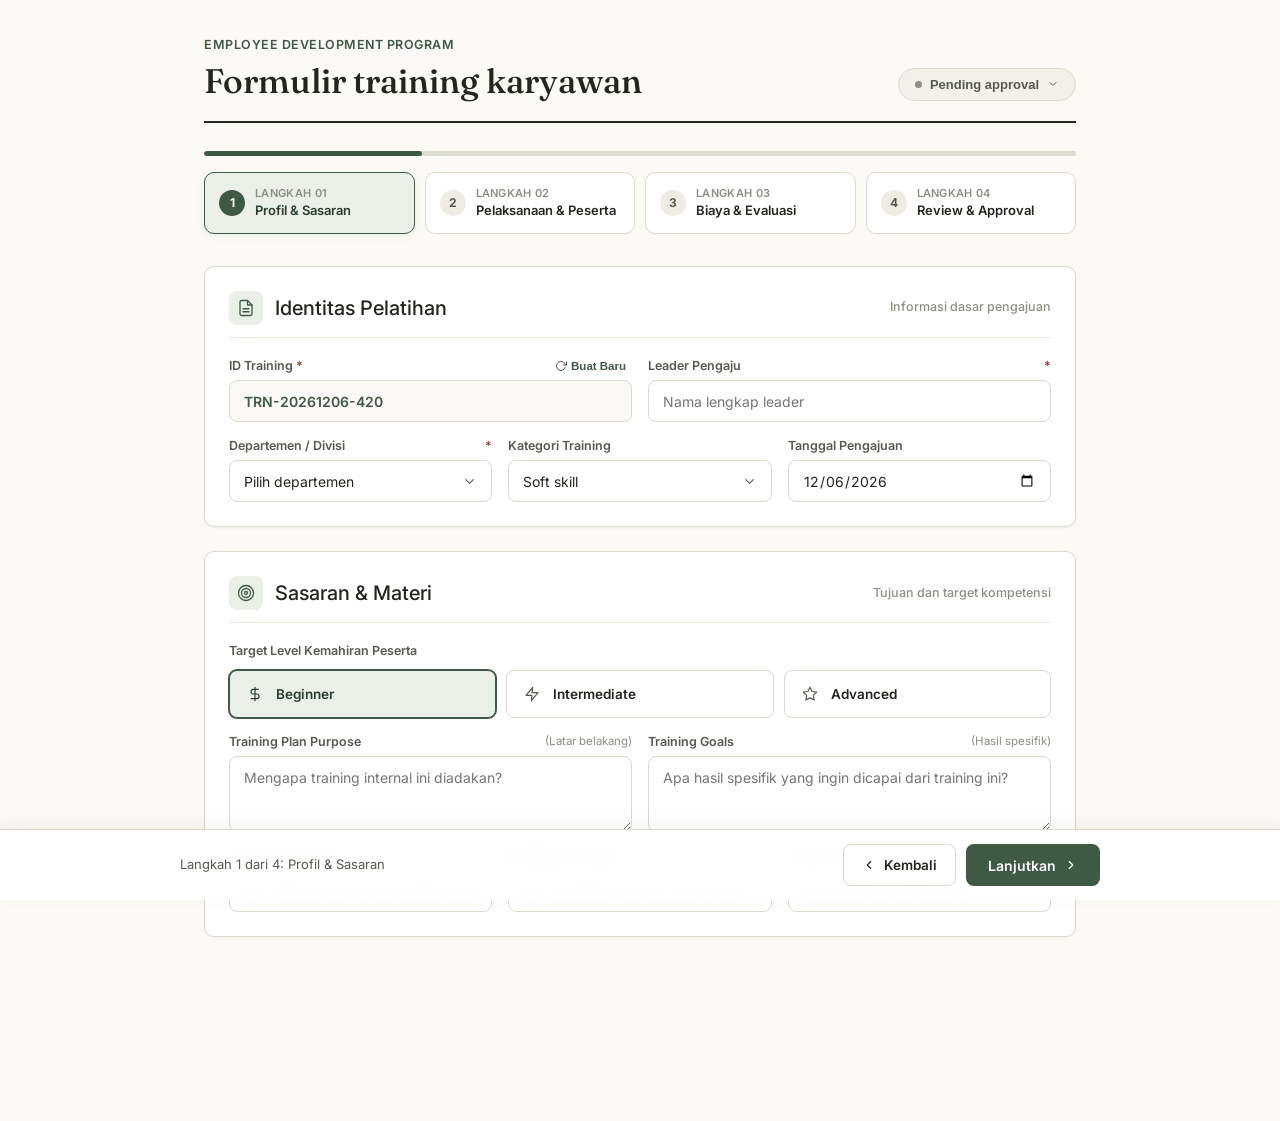
==== commit 46b6df1c: "improve design new" ====
--- a/training_internal_plan.html
+++ b/training_internal_plan.html
@@ -13,20 +13,6 @@
 <body>
 
 <div class="page">
-
-  <!-- Top Application Navigation -->
-  <header class="app-nav">
-    <div class="view-tabs">
-      <button type="button" id="tabForm" class="active" onclick="switchView('form')">
-        <svg width="15" height="15" viewBox="0 0 24 24" fill="none" stroke="currentColor" stroke-width="1.75" stroke-linecap="round" stroke-linejoin="round"><path d="M14 2H6a2 2 0 0 0-2 2v16a2 2 0 0 0 2 2h12a2 2 0 0 0 2-2V8z"></path><polyline points="14 2 14 8 20 8"></polyline><line x1="16" y1="13" x2="8" y2="13"></line><line x1="16" y1="17" x2="8" y2="17"></line></svg>
-        Formulir Pengajuan
-      </button>
-      <button type="button" id="tabMaster" onclick="requestAdminAccess()">
-        <svg width="15" height="15" viewBox="0 0 24 24" fill="none" stroke="currentColor" stroke-width="1.75" stroke-linecap="round" stroke-linejoin="round"><line x1="8" y1="6" x2="21" y2="6"></line><line x1="8" y1="12" x2="21" y2="12"></line><line x1="8" y1="18" x2="21" y2="18"></line><line x1="3" y1="6" x2="3.01" y2="6"></line><line x1="3" y1="12" x2="3.01" y2="12"></line><line x1="3" y1="18" x2="3.01" y2="18"></line></svg>
-        Master Data &amp; Riwayat
-      </button>
-    </div>
-  </header>
 
   <!-- ================= FORM VIEW ================= -->
   <main id="formView">
@@ -580,7 +566,7 @@
         <h2 class="voice">Master Data Submission</h2>
         <span class="helper-note" style="margin:0;">Riwayat pengajuan training internal yang tersimpan.</span>
       </div>
-      <div style="display:flex;gap:10px;">
+      <div style="display:flex;gap:10px;flex-wrap:wrap;align-items:center;">
         <button type="button" class="btn-secondary" onclick="exportToCsv()">
           <svg width="14" height="14" viewBox="0 0 24 24" fill="none" stroke="currentColor" stroke-width="1.75" stroke-linecap="round" stroke-linejoin="round"><path d="M21 15v4a2 2 0 0 1-2 2H5a2 2 0 0 1-2-2v-4"></path><polyline points="7 10 12 15 17 10"></polyline><line x1="12" y1="15" x2="12" y2="3"></line></svg>
           Export CSV
@@ -588,6 +574,14 @@
         <button type="button" class="btn-secondary" onclick="loadMasterData()">
           <svg width="14" height="14" viewBox="0 0 24 24" fill="none" stroke="currentColor" stroke-width="1.75" stroke-linecap="round" stroke-linejoin="round"><polyline points="23 4 23 10 17 10"></polyline><polyline points="1 20 1 14 7 14"></polyline><path d="M3.51 9a9 9 0 0 1 14.85-3.36L23 10M1 14l4.64 4.36A9 9 0 0 0 20.49 15"></path></svg>
           Refresh
+        </button>
+        <button type="button" class="btn-secondary" onclick="lockAdminAccess()" title="Kunci sesi admin dan kembali ke formulir">
+          <svg width="14" height="14" viewBox="0 0 24 24" fill="none" stroke="currentColor" stroke-width="1.75" stroke-linecap="round" stroke-linejoin="round"><rect x="3" y="11" width="18" height="11" rx="2" ry="2"></rect><path d="M7 11V7a5 5 0 0 1 10 0v4"></path></svg>
+          Kunci
+        </button>
+        <button type="button" class="btn-primary" onclick="switchView('form')" style="gap:6px;">
+          <svg width="14" height="14" viewBox="0 0 24 24" fill="none" stroke="currentColor" stroke-width="2" stroke-linecap="round" stroke-linejoin="round"><polyline points="15 18 9 12 15 6"></polyline></svg>
+          Kembali ke Form
         </button>
       </div>
     </div>
@@ -695,7 +689,7 @@
       <div class="summary-box" id="successSummaryBox"></div>
     </div>
     <div class="modal-footer">
-      <button type="button" class="btn-secondary" onclick="closeModal('modalSuccessSubmit'); switchView('master');">Lihat di Master Data</button>
+      <button type="button" class="btn-secondary" onclick="closeModal('modalSuccessSubmit'); window.scrollTo({ top: 0, behavior: 'smooth' });">Selesai</button>
       <a class="btn-primary" id="modalSuccessEmailLink" href="#" target="_blank" onclick="closeModal('modalSuccessSubmit')">
         Kirim Notifikasi Email
       </a>
@@ -708,7 +702,7 @@
   <div class="modal-card" style="max-width:400px;">
     <div class="modal-header">
       <h3 class="voice">Akses Master Data</h3>
-      <button type="button" class="modal-close" onclick="closeModal('modalAdminPin')">&times;</button>
+      <button type="button" class="modal-close" onclick="cancelAdminPin()">&times;</button>
     </div>
     <div class="modal-body">
       <div class="modal-icon-badge info">
@@ -720,7 +714,7 @@
       </form>
     </div>
     <div class="modal-footer">
-      <button type="button" class="btn-secondary" onclick="closeModal('modalAdminPin')">Batal</button>
+      <button type="button" class="btn-secondary" onclick="cancelAdminPin()">Batal</button>
       <button type="button" class="btn-primary" onclick="checkAdminPin()">Buka Data</button>
     </div>
   </div>
